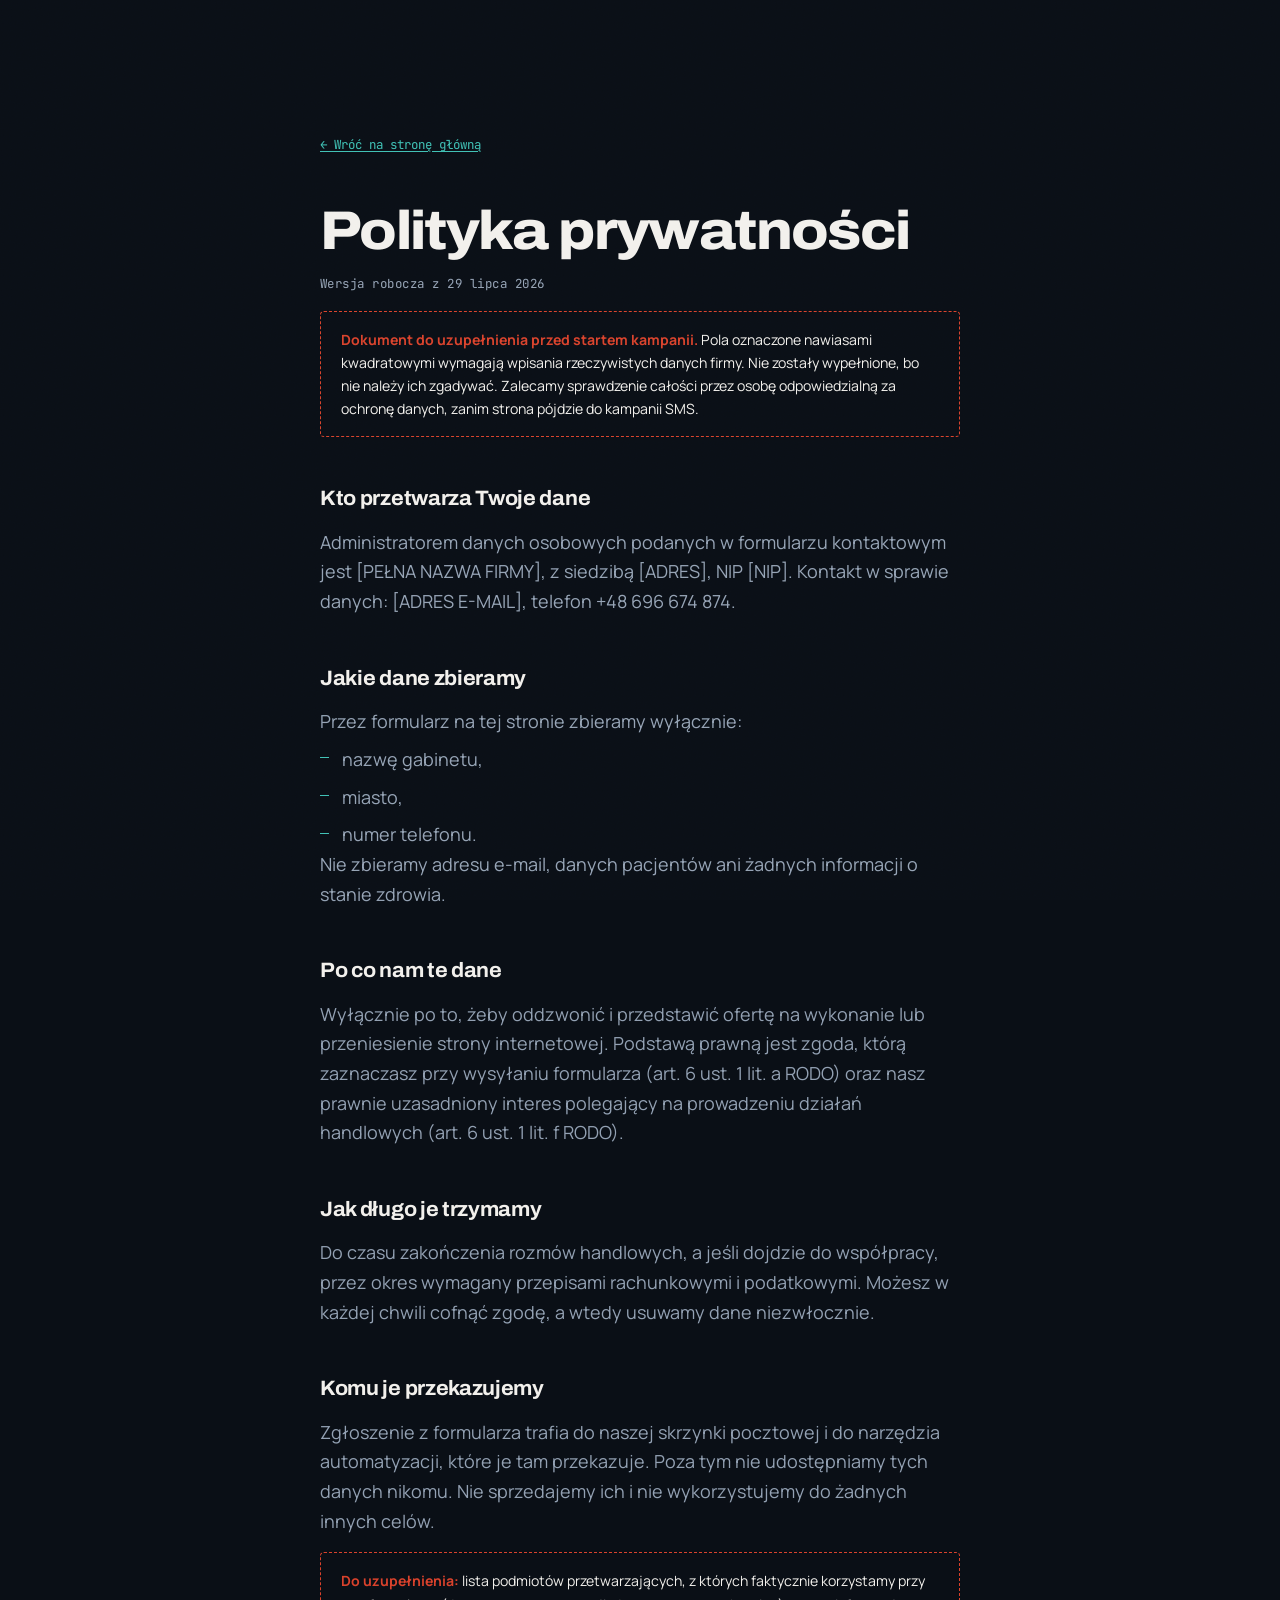
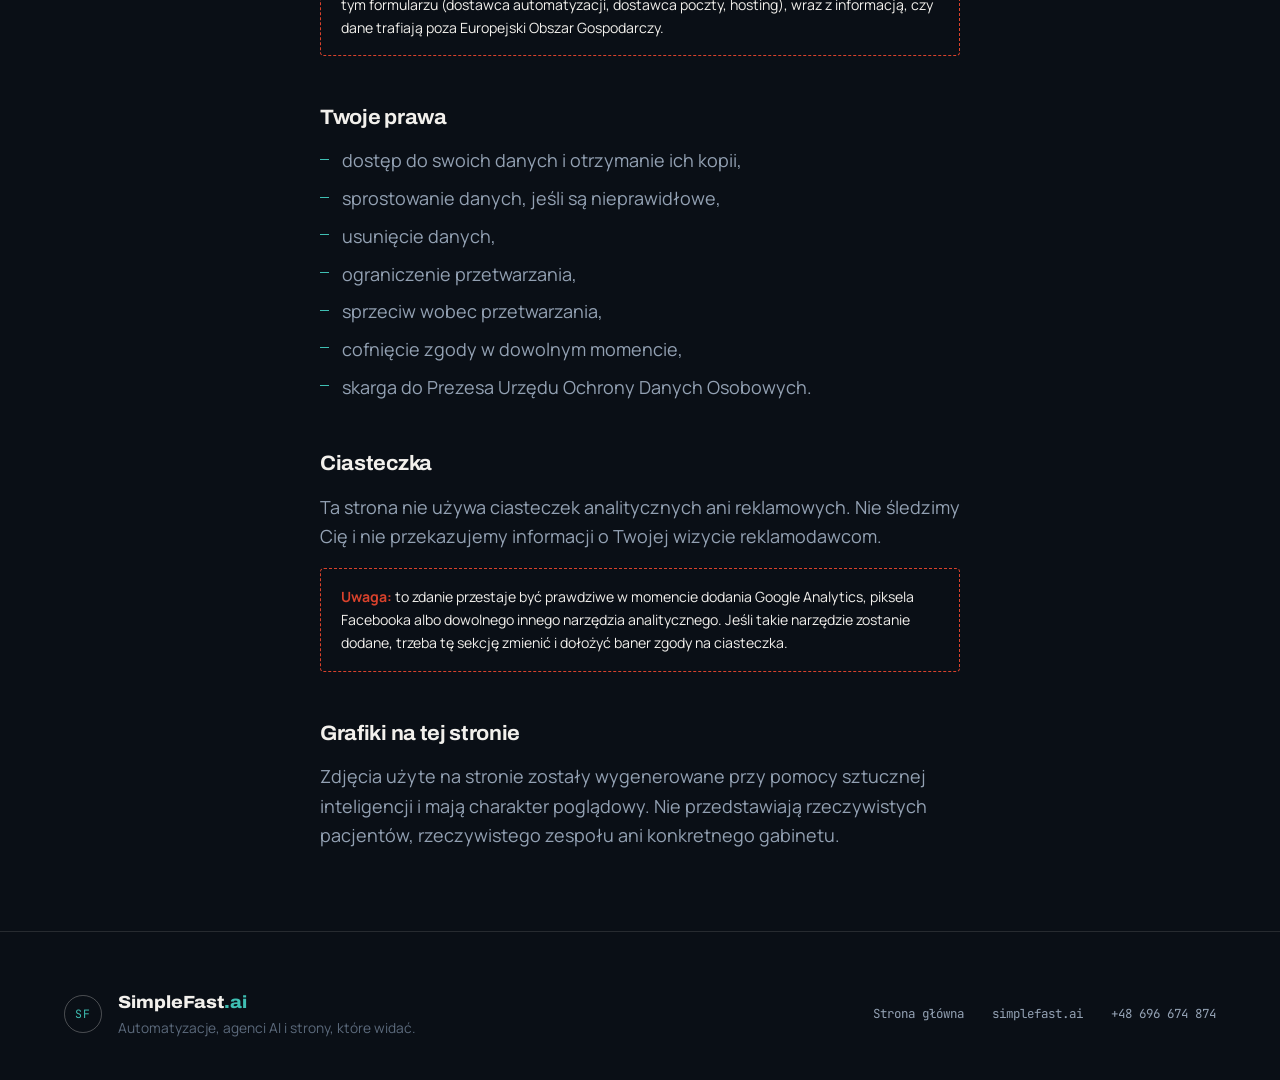
==== polityka-prywatnosci.html @ 6afccde8 "Pierwsza dzialajaca wersja landing page Dziewiec sekcji, ciemny motyw kinowy, animacje wejscia stero" ====
<!DOCTYPE html>
<html lang="pl">
<head>
<meta charset="utf-8">
<meta name="viewport" content="width=device-width, initial-scale=1">
<title>Polityka prywatności | Strony dla gabinetów fizjoterapii</title>
<meta name="description" content="Informacja o przetwarzaniu danych osobowych przekazanych przez formularz kontaktowy.">
<meta name="robots" content="noindex, follow">
<meta name="theme-color" content="#0B1018">

<link rel="preconnect" href="https://fonts.googleapis.com">
<link rel="preconnect" href="https://fonts.gstatic.com" crossorigin>
<link href="https://fonts.googleapis.com/css2?family=Archivo:wdth,wght@62..125,100..900&family=Manrope:wght@400;500;700&family=JetBrains+Mono:wght@400;500&display=swap" rel="stylesheet">
<link rel="stylesheet" href="assets/css/style.css">
<style>
  .dok { max-width: 48rem; margin-inline: auto; padding: 8rem var(--marg) 5rem; }
  .dok h1 {
    font-family: var(--font-display);
    font-variation-settings: 'wdth' 110, 'wght' 800;
    font-size: clamp(2rem, 6vw, 3.4rem);
    line-height: 1;
    letter-spacing: -.03em;
    margin-bottom: 1rem;
  }
  .dok h2 {
    font-family: var(--font-display);
    font-variation-settings: 'wdth' 104, 'wght' 700;
    font-size: 1.3rem;
    letter-spacing: -.015em;
    margin: 2.75rem 0 .75rem;
  }
  .dok p, .dok li { color: var(--tekst-cichy); }
  .dok ul { display: grid; gap: .5rem; margin-top: .5rem; }
  .dok li { position: relative; padding-left: 1.4rem; }
  .dok li::before { content: ''; position: absolute; left: 0; top: .7em; width: .55rem; height: 1px; background: var(--akcent); }
  .dok a { color: var(--akcent); text-decoration: underline; text-underline-offset: .2em; }
  .dok__data { font-family: var(--font-mono); font-size: .78rem; color: var(--tekst-slaby); letter-spacing: .04em; }
  .dok__powrot { display: inline-flex; align-items: center; gap: .6rem; margin-bottom: 3rem; font-family: var(--font-mono); font-size: .78rem; color: var(--tekst-cichy); }
  .dok__powrot:hover { color: var(--akcent); }
  .doprecyzuj {
    border: 1px dashed var(--alarm);
    border-radius: .25rem;
    padding: 1rem 1.25rem;
    margin: 1rem 0;
    font-size: .88rem;
    color: var(--tekst);
  }
  .doprecyzuj strong { color: var(--alarm); }
</style>
</head>
<body>

<div class="ziarno" aria-hidden="true"></div>

<main class="dok">
  <a class="dok__powrot" href="index.html">&larr; Wróć na stronę główną</a>

  <h1>Polityka prywatności</h1>
  <p class="dok__data">Wersja robocza z 29 lipca 2026</p>

  <div class="doprecyzuj">
    <strong>Dokument do uzupełnienia przed startem kampanii.</strong>
    Pola oznaczone nawiasami kwadratowymi wymagają wpisania rzeczywistych danych firmy.
    Nie zostały wypełnione, bo nie należy ich zgadywać. Zalecamy sprawdzenie całości
    przez osobę odpowiedzialną za ochronę danych, zanim strona pójdzie do kampanii SMS.
  </div>

  <h2>Kto przetwarza Twoje dane</h2>
  <p>
    Administratorem danych osobowych podanych w formularzu kontaktowym jest
    [PEŁNA NAZWA FIRMY], z siedzibą [ADRES], NIP [NIP].
    Kontakt w sprawie danych: [ADRES E-MAIL], telefon +48 696 674 874.
  </p>

  <h2>Jakie dane zbieramy</h2>
  <p>Przez formularz na tej stronie zbieramy wyłącznie:</p>
  <ul>
    <li>nazwę gabinetu,</li>
    <li>miasto,</li>
    <li>numer telefonu.</li>
  </ul>
  <p>
    Nie zbieramy adresu e-mail, danych pacjentów ani żadnych informacji o stanie zdrowia.
  </p>

  <h2>Po co nam te dane</h2>
  <p>
    Wyłącznie po to, żeby oddzwonić i przedstawić ofertę na wykonanie lub przeniesienie
    strony internetowej. Podstawą prawną jest zgoda, którą zaznaczasz przy wysyłaniu
    formularza (art. 6 ust. 1 lit. a RODO) oraz nasz prawnie uzasadniony interes polegający
    na prowadzeniu działań handlowych (art. 6 ust. 1 lit. f RODO).
  </p>

  <h2>Jak długo je trzymamy</h2>
  <p>
    Do czasu zakończenia rozmów handlowych, a jeśli dojdzie do współpracy, przez okres
    wymagany przepisami rachunkowymi i podatkowymi. Możesz w każdej chwili cofnąć zgodę,
    a wtedy usuwamy dane niezwłocznie.
  </p>

  <h2>Komu je przekazujemy</h2>
  <p>
    Zgłoszenie z formularza trafia do naszej skrzynki pocztowej i do narzędzia
    automatyzacji, które je tam przekazuje. Poza tym nie udostępniamy tych danych nikomu.
    Nie sprzedajemy ich i nie wykorzystujemy do żadnych innych celów.
  </p>
  <div class="doprecyzuj">
    <strong>Do uzupełnienia:</strong> lista podmiotów przetwarzających, z których faktycznie
    korzystamy przy tym formularzu (dostawca automatyzacji, dostawca poczty, hosting),
    wraz z informacją, czy dane trafiają poza Europejski Obszar Gospodarczy.
  </div>

  <h2>Twoje prawa</h2>
  <ul>
    <li>dostęp do swoich danych i otrzymanie ich kopii,</li>
    <li>sprostowanie danych, jeśli są nieprawidłowe,</li>
    <li>usunięcie danych,</li>
    <li>ograniczenie przetwarzania,</li>
    <li>sprzeciw wobec przetwarzania,</li>
    <li>cofnięcie zgody w dowolnym momencie,</li>
    <li>skarga do Prezesa Urzędu Ochrony Danych Osobowych.</li>
  </ul>

  <h2>Ciasteczka</h2>
  <p>
    Ta strona nie używa ciasteczek analitycznych ani reklamowych. Nie śledzimy Cię
    i nie przekazujemy informacji o Twojej wizycie reklamodawcom.
  </p>
  <div class="doprecyzuj">
    <strong>Uwaga:</strong> to zdanie przestaje być prawdziwe w momencie dodania Google Analytics,
    piksela Facebooka albo dowolnego innego narzędzia analitycznego. Jeśli takie narzędzie
    zostanie dodane, trzeba tę sekcję zmienić i dołożyć baner zgody na ciasteczka.
  </div>

  <h2>Grafiki na tej stronie</h2>
  <p>
    Zdjęcia użyte na stronie zostały wygenerowane przy pomocy sztucznej inteligencji
    i mają charakter poglądowy. Nie przedstawiają rzeczywistych pacjentów, rzeczywistego
    zespołu ani konkretnego gabinetu.
  </p>
</main>

<footer class="stopka">
  <div class="ramka stopka__ramka">
    <div class="stopka__marka">
      <span class="pasek__logo-znak">SF</span>
      <div>
        <p class="stopka__nazwa">SimpleFast<span class="akcent">.ai</span></p>
        <p class="stopka__haslo">Automatyzacje, agenci AI i strony, które widać.</p>
      </div>
    </div>
    <nav class="stopka__linki" aria-label="Nawigacja w stopce">
      <a href="index.html">Strona główna</a>
      <a href="https://www.simplefast.ai/" target="_blank" rel="noopener">simplefast.ai</a>
      <a href="tel:+48696674874">+48 696 674 874</a>
    </nav>
  </div>
</footer>

</body>
</html>
---- assets/css/style.css ----
/* =========================================================
   Landing page dla gabinetów fizjoterapii
   SimpleFast.ai
   ========================================================= */

:root {
  /* tło */
  --tlo:        #0A0F16;
  --tlo-2:      #111925;
  --tlo-3:      #18222F;
  --tlo-jasne:  #F4F2EE;

  /* tekst */
  --tekst:        #F2F0EC;
  --tekst-cichy:  #93A1B3;
  --tekst-slaby:  #5C6A7C;
  --tekst-ciemny: #10161F;

  /* akcenty wyciągnięte ze zdjęć */
  --akcent:        #3FBFB3;
  --akcent-ciemny: #2E6E77;
  --piasek:        #D8B583;
  --alarm:         #D9422C;
  --granat:        #2A3450;

  --linia:      rgba(242, 240, 236, .12);
  --linia-mocna:rgba(242, 240, 236, .28);

  --font-display: 'Archivo', 'Arial Narrow', sans-serif;
  --font-tekst:   'Manrope', system-ui, sans-serif;
  --font-mono:    'JetBrains Mono', ui-monospace, monospace;

  --tempo:   .45s;
  --krzywa:  cubic-bezier(.22, .68, .32, 1);

  --marg:    clamp(1.25rem, 5vw, 6rem);
  --maks:    84rem;
}

/* ---------- reset ---------- */
*, *::before, *::after { box-sizing: border-box; }
* { margin: 0; }

html {
  -webkit-text-size-adjust: 100%;
  scroll-behavior: smooth;
}

body {
  background: var(--tlo);
  color: var(--tekst);
  font-family: var(--font-tekst);
  font-size: clamp(1rem, .95rem + .25vw, 1.125rem);
  line-height: 1.65;
  -webkit-font-smoothing: antialiased;
  overflow-x: hidden;
}

img { display: block; max-width: 100%; height: auto; }
button, input { font: inherit; color: inherit; }
a { color: inherit; text-decoration: none; }
ul, ol { list-style: none; padding: 0; }

:focus-visible {
  outline: 2px solid var(--akcent);
  outline-offset: 3px;
  border-radius: 2px;
}

.akcent { color: var(--akcent); }

/* ---------- ziarno i loader ---------- */
.ziarno {
  position: fixed;
  inset: 0;
  z-index: 9998;
  pointer-events: none;
  opacity: .32;
  mix-blend-mode: overlay;
  background-image: url("data:image/svg+xml,%3Csvg xmlns='http://www.w3.org/2000/svg' width='140' height='140'%3E%3Cfilter id='n'%3E%3CfeTurbulence type='fractalNoise' baseFrequency='.85' numOctaves='3'/%3E%3C/filter%3E%3Crect width='100%25' height='100%25' filter='url(%23n)' opacity='.5'/%3E%3C/svg%3E");
}

.ladowanie {
  position: fixed;
  inset: 0;
  z-index: 9999;
  display: grid;
  place-content: center;
  gap: .9rem;
  background: var(--tlo);
  transition: opacity .6s var(--krzywa), visibility .6s;
}
.ladowanie.zniknij { opacity: 0; visibility: hidden; }
.ladowanie__slowo {
  font-family: var(--font-mono);
  font-size: .8rem;
  letter-spacing: .42em;
  text-transform: uppercase;
  color: var(--tekst-cichy);
}
.ladowanie__kreska {
  display: block;
  width: 8rem;
  height: 1px;
  background: var(--linia);
  position: relative;
  overflow: hidden;
}
.ladowanie__kreska::after {
  content: '';
  position: absolute;
  inset: 0;
  background: var(--akcent);
  transform: translateX(-100%);
  animation: sunie 1.1s var(--krzywa) infinite;
}
@keyframes sunie { to { transform: translateX(100%); } }

.pomin {
  position: absolute;
  left: -9999px;
  top: 0;
  z-index: 10000;
  padding: .75rem 1.25rem;
  background: var(--akcent);
  color: var(--tekst-ciemny);
  font-weight: 700;
}
.pomin:focus { left: 1rem; top: 1rem; }

/* ---------- pasek górny ---------- */
.pasek {
  position: fixed;
  inset: 0 0 auto 0;
  z-index: 900;
  display: flex;
  align-items: center;
  gap: 2rem;
  padding: 1rem var(--marg);
  transition: background var(--tempo), backdrop-filter var(--tempo), border-color var(--tempo);
  border-bottom: 1px solid transparent;
}
.pasek.przyklejony {
  background: rgba(10, 15, 22, .82);
  backdrop-filter: blur(14px);
  border-bottom-color: var(--linia);
}

.pasek__logo { display: flex; align-items: center; gap: .7rem; margin-right: auto; }
.pasek__logo-znak {
  display: grid;
  place-content: center;
  width: 2.35rem;
  height: 2.35rem;
  border: 1px solid var(--linia-mocna);
  border-radius: 50%;
  font-family: var(--font-mono);
  font-size: .72rem;
  letter-spacing: .04em;
  color: var(--akcent);
  flex: none;
}
.pasek__logo-tekst {
  font-family: var(--font-display);
  font-variation-settings: 'wdth' 108, 'wght' 700;
  font-size: 1.02rem;
  letter-spacing: -.01em;
}

.pasek__nav { display: flex; gap: 2rem; }
.pasek__nav a {
  font-family: var(--font-mono);
  font-size: .78rem;
  letter-spacing: .04em;
  color: var(--tekst-cichy);
  position: relative;
  padding-bottom: .2rem;
  transition: color var(--tempo);
}
.pasek__nav a::after {
  content: '';
  position: absolute;
  left: 0; bottom: 0;
  width: 100%; height: 1px;
  background: var(--akcent);
  transform: scaleX(0);
  transform-origin: right;
  transition: transform var(--tempo) var(--krzywa);
}
.pasek__nav a:hover { color: var(--tekst); }
.pasek__nav a:hover::after { transform: scaleX(1); transform-origin: left; }

.pasek__tel {
  display: flex;
  flex-direction: column;
  align-items: flex-end;
  line-height: 1.2;
  padding: .45rem .95rem;
  border: 1px solid var(--linia-mocna);
  border-radius: 999px;
  transition: border-color var(--tempo), background var(--tempo);
}
.pasek__tel:hover { border-color: var(--akcent); background: rgba(63, 191, 179, .08); }
.pasek__tel-etykieta {
  font-family: var(--font-mono);
  font-size: .62rem;
  letter-spacing: .16em;
  text-transform: uppercase;
  color: var(--tekst-slaby);
}
.pasek__tel-numer { font-weight: 700; font-size: .92rem; }

/* ---------- typografia ---------- */
.etykieta {
  display: inline-flex;
  align-items: center;
  gap: .85rem;
  font-family: var(--font-mono);
  font-size: .72rem;
  letter-spacing: .22em;
  text-transform: uppercase;
  color: var(--tekst-cichy);
  margin-bottom: 1.75rem;
}
.etykieta__nr {
  color: var(--akcent);
  padding-right: .85rem;
  border-right: 1px solid var(--linia-mocna);
}

.tytul-glowny, .tytul {
  font-family: var(--font-display);
  font-weight: 800;
  line-height: .95;
  letter-spacing: -.035em;
  text-wrap: balance;
}
.tytul-glowny {
  font-size: clamp(2.6rem, 8.2vw, 7.4rem);
  font-variation-settings: 'wdth' 112, 'wght' 800;
  margin-bottom: 1.9rem;
}
.tytul {
  font-size: clamp(2rem, 5.4vw, 4.4rem);
  font-variation-settings: 'wdth' 108, 'wght' 800;
  margin-bottom: 1.6rem;
}
.tytul--srodek { text-align: center; }

.linia { display: block; }
.linia--akcent { color: var(--akcent); }
.linia--ostrzezenie { color: var(--alarm); }

.lead {
  font-size: clamp(1.05rem, .98rem + .5vw, 1.35rem);
  color: var(--tekst-cichy);
  max-width: 46ch;
  margin-bottom: 2.25rem;
}
.lead--srodek { margin-inline: auto; text-align: center; max-width: 56ch; }
.lead strong, .mikro strong { color: var(--tekst); font-weight: 700; }

.mikro {
  font-family: var(--font-mono);
  font-size: .8rem;
  color: var(--tekst-slaby);
  letter-spacing: .02em;
}

/* ---------- przyciski ---------- */
.przyciski { display: flex; flex-wrap: wrap; gap: .85rem; margin-bottom: 1.5rem; }

.btn {
  display: inline-flex;
  align-items: center;
  justify-content: center;
  gap: .7rem;
  padding: 1rem 1.75rem;
  border-radius: 999px;
  border: 1px solid transparent;
  font-weight: 700;
  font-size: .95rem;
  cursor: pointer;
  position: relative;
  overflow: hidden;
  transition: transform var(--tempo) var(--krzywa), background var(--tempo), border-color var(--tempo), color var(--tempo);
}
.btn svg { width: 1.1em; height: 1.1em; fill: none; stroke: currentColor; stroke-width: 2; stroke-linecap: round; stroke-linejoin: round; flex: none; }
.btn--pelny { background: var(--akcent); color: var(--tekst-ciemny); }
.btn--pelny:hover { background: #55D6C9; transform: translateY(-2px); }
.btn--obrys { border-color: var(--linia-mocna); color: var(--tekst); }
.btn--obrys:hover { border-color: var(--akcent); color: var(--akcent); transform: translateY(-2px); }
.btn--szeroki { width: 100%; }
.btn[disabled] { opacity: .55; cursor: wait; transform: none; }

.btn__kolko {
  width: 1rem; height: 1rem;
  border: 2px solid rgba(16, 22, 31, .3);
  border-top-color: var(--tekst-ciemny);
  border-radius: 50%;
  display: none;
  animation: obrot .7s linear infinite;
}
.btn.pracuje .btn__kolko { display: block; }
@keyframes obrot { to { transform: rotate(360deg); } }

/* ---------- sekcje pełnoekranowe ---------- */
.ekran {
  position: relative;
  min-height: 100svh;
  display: flex;
  align-items: center;
  padding: 8rem var(--marg) 5rem;
  overflow: hidden;
}
.ekran__tlo { position: absolute; inset: 0; z-index: 0; }
.ekran__foto {
  width: 100%; height: 100%;
  object-fit: cover;
  will-change: transform;
}
.ekran__foto--ciemniej { opacity: .5; }

.ekran__zasnucie {
  position: absolute;
  inset: 0;
  background:
    linear-gradient(to right, rgba(10,15,22,.96) 0%, rgba(10,15,22,.82) 42%, rgba(10,15,22,.42) 100%),
    linear-gradient(to top, rgba(10,15,22,.98) 0%, rgba(10,15,22,0) 45%);
}
.ekran__zasnucie--czerwone {
  background:
    linear-gradient(to right, rgba(10,15,22,.97) 0%, rgba(10,15,22,.86) 48%, rgba(42,52,80,.5) 100%),
    linear-gradient(to top, rgba(10,15,22,.98) 0%, rgba(217,66,44,.12) 60%, rgba(10,15,22,0) 100%);
}
.ekran__zasnucie--mocne {
  background:
    linear-gradient(to right, rgba(10,15,22,.97) 0%, rgba(10,15,22,.9) 55%, rgba(10,15,22,.6) 100%),
    linear-gradient(to top, rgba(10,15,22,.95) 0%, rgba(10,15,22,.3) 100%);
}

.ekran__tresc {
  position: relative;
  z-index: 1;
  width: 100%;
  max-width: var(--maks);
  margin-inline: auto;
}
.hero__tresc { max-width: 62rem; }

.wskaznik {
  position: absolute;
  left: var(--marg);
  bottom: 2rem;
  z-index: 1;
  display: flex;
  align-items: center;
  gap: .85rem;
  font-family: var(--font-mono);
  font-size: .68rem;
  letter-spacing: .24em;
  text-transform: uppercase;
  color: var(--tekst-slaby);
}
.wskaznik__linia {
  width: 4.5rem; height: 1px;
  background: var(--linia-mocna);
  position: relative; overflow: hidden;
}
.wskaznik__linia::after {
  content: '';
  position: absolute; inset: 0;
  background: var(--akcent);
  transform: translateX(-100%);
  animation: sunie 2.4s var(--krzywa) infinite;
}

/* ---------- sekcje zwykłe ---------- */
.blok { position: relative; padding: clamp(5rem, 12vw, 9rem) var(--marg); }
.ramka { position: relative; z-index: 1; max-width: var(--maks); margin-inline: auto; }
.ramka--waska { max-width: 54rem; }
.ramka--dwie {
  display: grid;
  gap: clamp(2.5rem, 6vw, 5rem);
  grid-template-columns: 1fr;
  align-items: center;
}
@media (min-width: 62rem) {
  .ramka--dwie { grid-template-columns: 1fr 1fr; }
}

/* ---------- 02 bolączki ---------- */
.bolaczki {
  display: grid;
  gap: 1px;
  background: var(--linia);
  border-top: 1px solid var(--linia);
  border-bottom: 1px solid var(--linia);
  margin-top: 3rem;
}
@media (min-width: 52rem) { .bolaczki { grid-template-columns: repeat(3, 1fr); } }

.bolaczka {
  background: var(--tlo);
  padding: 2rem 1.75rem 2.25rem;
  transition: background var(--tempo);
}
.bolaczka:hover { background: var(--tlo-2); }
.bolaczka__nr {
  font-family: var(--font-mono);
  font-size: .7rem;
  color: var(--alarm);
  letter-spacing: .2em;
}
.bolaczka h3 {
  font-family: var(--font-display);
  font-variation-settings: 'wdth' 104, 'wght' 700;
  font-size: 1.28rem;
  line-height: 1.15;
  margin: .85rem 0 .6rem;
  letter-spacing: -.015em;
}
.bolaczka p { color: var(--tekst-cichy); font-size: .96rem; }

/* ---------- 03 warstwy ---------- */
.blok--warstwy { background: var(--tlo-2); }
.warstwy {
  display: grid;
  gap: 1.5rem;
  margin-top: 4rem;
  grid-template-columns: repeat(auto-fit, minmax(15rem, 1fr));
}
.warstwa {
  border: 1px solid var(--linia);
  border-radius: .25rem;
  overflow: hidden;
  background: var(--tlo);
  display: flex;
  flex-direction: column;
  transition: border-color var(--tempo), transform var(--tempo) var(--krzywa);
}
.warstwa:hover { border-color: var(--akcent-ciemny); transform: translateY(-4px); }
.warstwa__foto { aspect-ratio: 4 / 5; overflow: hidden; background: var(--tlo-3); }
.warstwa__foto img {
  width: 100%; height: 100%;
  object-fit: cover;
  filter: saturate(.8) contrast(1.05);
  transition: transform .8s var(--krzywa), filter var(--tempo);
}
.warstwa:hover .warstwa__foto img { transform: scale(1.05); filter: saturate(1) contrast(1.05); }
.warstwa__nr {
  font-family: var(--font-mono);
  font-size: .66rem;
  letter-spacing: .2em;
  text-transform: uppercase;
  color: var(--akcent);
  padding: 1.4rem 1.4rem 0;
}
.warstwa h3 {
  font-family: var(--font-display);
  font-variation-settings: 'wdth' 104, 'wght' 700;
  font-size: 1.2rem;
  letter-spacing: -.015em;
  padding: .5rem 1.4rem .55rem;
}
.warstwa p { color: var(--tekst-cichy); font-size: .92rem; padding: 0 1.4rem 1.6rem; }

/* ---------- 04 konkrety ---------- */
.konkrety { display: grid; gap: 1px; background: var(--linia); margin-top: 2.5rem; max-width: 56rem; }
.konkret {
  background: rgba(10, 15, 22, .72);
  backdrop-filter: blur(6px);
  display: flex;
  gap: 1.5rem;
  padding: 1.75rem;
  transition: background var(--tempo);
}
.konkret:hover { background: rgba(24, 34, 47, .88); }
.konkret__nr {
  font-family: var(--font-mono);
  font-size: .78rem;
  color: var(--akcent);
  padding-top: .3rem;
  flex: none;
}
.konkret h3 {
  font-family: var(--font-display);
  font-variation-settings: 'wdth' 104, 'wght' 700;
  font-size: 1.35rem;
  letter-spacing: -.02em;
  margin-bottom: .45rem;
}
.konkret p { color: var(--tekst-cichy); font-size: .96rem; }

/* ---------- 05 efekt ---------- */
.ptaszki { display: grid; gap: .85rem; margin-top: .5rem; }
.ptaszki li {
  position: relative;
  padding-left: 2rem;
  color: var(--tekst-cichy);
}
.ptaszki li::before {
  content: '';
  position: absolute;
  left: 0; top: .55em;
  width: .9rem; height: .45rem;
  border-left: 2px solid var(--akcent);
  border-bottom: 2px solid var(--akcent);
  transform: rotate(-45deg);
}

.efekt__zdjecia { position: relative; }
.efekt__foto { overflow: hidden; border-radius: .25rem; border: 1px solid var(--linia); }
.efekt__foto img { width: 100%; height: 100%; object-fit: cover; }
.efekt__foto--duze { aspect-ratio: 4 / 5; }
.efekt__foto--male {
  aspect-ratio: 1;
  width: 46%;
  position: absolute;
  right: -1rem;
  bottom: -2.5rem;
  border: 4px solid var(--tlo);
  box-shadow: 0 1.5rem 3rem rgba(0, 0, 0, .5);
}
@media (max-width: 40rem) {
  .efekt__foto--male { position: static; width: 100%; margin-top: 1rem; border-width: 1px; }
}

/* ---------- 06 opinie ---------- */
.blok--opinie { background: var(--tlo-2); }
.opinie {
  display: grid;
  gap: 1.5rem;
  margin-top: 3rem;
  grid-template-columns: repeat(auto-fit, minmax(17rem, 1fr));
}
.opinia {
  border: 1px solid var(--linia);
  border-radius: .25rem;
  padding: 2rem 1.75rem;
  background: var(--tlo);
  display: flex;
  flex-direction: column;
  gap: 1.5rem;
  position: relative;
}
.opinia::before {
  content: '\201E';
  position: absolute;
  top: .6rem; left: 1.4rem;
  font-family: var(--font-display);
  font-size: 4rem;
  line-height: 1;
  color: var(--akcent-ciemny);
  opacity: .5;
}
.opinia blockquote { margin-top: 1.75rem; flex: 1; }
.opinia blockquote p { font-size: 1.02rem; }

[data-do-uzupelnienia] p {
  color: var(--tekst-slaby);
  font-style: italic;
  border: 1px dashed var(--linia-mocna);
  border-radius: .2rem;
  padding: .85rem 1rem;
  font-size: .9rem;
}

.opinia figcaption { display: flex; flex-direction: column; gap: .15rem; }
.opinia__osoba { font-weight: 700; }
.opinia__rola { font-family: var(--font-mono); font-size: .74rem; color: var(--tekst-slaby); letter-spacing: .02em; }
.opinie__nota { margin-top: 2.5rem; color: var(--tekst-cichy); max-width: 52ch; }

/* ---------- 07 cennik ---------- */
.blok--cena { overflow: hidden; }
.cena__tlo { position: absolute; inset: 0; z-index: 0; }
.cena__tlo img { width: 100%; height: 100%; object-fit: cover; opacity: .1; filter: grayscale(.5); }
.blok--cena::after {
  content: '';
  position: absolute; inset: 0; z-index: 0;
  background: linear-gradient(to bottom, var(--tlo) 0%, rgba(10,15,22,.7) 35%, var(--tlo) 100%);
}

.karty {
  display: grid;
  gap: 1.5rem;
  margin-top: 3rem;
  grid-template-columns: repeat(auto-fit, minmax(16rem, 1fr));
  align-items: start;
}
.karta {
  border: 1px solid var(--linia);
  border-radius: .35rem;
  padding: 2rem 1.75rem 2.25rem;
  background: var(--tlo-2);
  position: relative;
  transition: border-color var(--tempo), transform var(--tempo) var(--krzywa);
}
.karta:hover { border-color: var(--akcent-ciemny); transform: translateY(-4px); }
.karta--wyroznik {
  border-color: var(--akcent);
  background: linear-gradient(180deg, rgba(63,191,179,.09), var(--tlo-2) 45%);
}
.karta__wstazka {
  position: absolute;
  top: -.7rem; left: 1.75rem;
  background: var(--akcent);
  color: var(--tekst-ciemny);
  font-family: var(--font-mono);
  font-size: .64rem;
  letter-spacing: .12em;
  text-transform: uppercase;
  padding: .3rem .7rem;
  border-radius: 999px;
  font-weight: 500;
}
.karta__etykieta {
  font-family: var(--font-mono);
  font-size: .72rem;
  letter-spacing: .2em;
  text-transform: uppercase;
  color: var(--tekst-cichy);
}
.karta__cena {
  font-family: var(--font-display);
  font-variation-settings: 'wdth' 110, 'wght' 800;
  font-size: clamp(2.6rem, 6vw, 3.6rem);
  line-height: 1;
  letter-spacing: -.04em;
  margin: .85rem 0 1rem;
  display: flex;
  align-items: baseline;
  gap: .4rem;
  flex-wrap: wrap;
}
.karta__od, .karta__waluta {
  font-family: var(--font-tekst);
  font-size: .95rem;
  font-weight: 500;
  letter-spacing: 0;
  color: var(--tekst-cichy);
}
.karta__opis { color: var(--tekst-cichy); font-size: .95rem; margin-bottom: 1.4rem; }
.karta ul { display: grid; gap: .55rem; border-top: 1px solid var(--linia); padding-top: 1.4rem; }
.karta li {
  position: relative;
  padding-left: 1.4rem;
  font-size: .92rem;
  color: var(--tekst-cichy);
}
.karta li::before {
  content: '';
  position: absolute;
  left: 0; top: .62em;
  width: .5rem; height: 1px;
  background: var(--akcent);
}
.karty__nota { margin-top: 2rem; font-family: var(--font-mono); font-size: .8rem; color: var(--tekst-slaby); }

/* ---------- 08 FAQ ---------- */
.blok--faq { background: var(--tlo-2); }
.faq { margin-top: 2.5rem; border-top: 1px solid var(--linia); }
.faq__pozycja { border-bottom: 1px solid var(--linia); }
.faq__pozycja summary {
  display: flex;
  align-items: center;
  justify-content: space-between;
  gap: 1.5rem;
  padding: 1.4rem 0;
  cursor: pointer;
  list-style: none;
  font-family: var(--font-display);
  font-variation-settings: 'wdth' 104, 'wght' 700;
  font-size: clamp(1.05rem, 2.2vw, 1.35rem);
  letter-spacing: -.015em;
  transition: color var(--tempo);
}
.faq__pozycja summary::-webkit-details-marker { display: none; }
.faq__pozycja summary:hover { color: var(--akcent); }
.faq__pozycja summary i {
  position: relative;
  width: 1rem; height: 1rem;
  flex: none;
}
.faq__pozycja summary i::before,
.faq__pozycja summary i::after {
  content: '';
  position: absolute;
  background: var(--akcent);
  transition: transform var(--tempo) var(--krzywa);
}
.faq__pozycja summary i::before { top: 50%; left: 0; width: 100%; height: 1.5px; transform: translateY(-50%); }
.faq__pozycja summary i::after { left: 50%; top: 0; height: 100%; width: 1.5px; transform: translateX(-50%); }
.faq__pozycja[open] summary i::after { transform: translateX(-50%) rotate(90deg); }
.faq__odpowiedz { padding-bottom: 1.6rem; }
.faq__odpowiedz p { color: var(--tekst-cichy); max-width: 62ch; }
.faq__odpowiedz a { color: var(--akcent); text-decoration: underline; text-underline-offset: .2em; }

/* ---------- 09 kontakt ---------- */
.kontakt__ramka { align-items: start; }
.tel-duzy {
  display: inline-flex;
  flex-direction: column;
  gap: .2rem;
  padding: 1.1rem 1.6rem;
  border: 1px solid var(--linia-mocna);
  border-radius: .3rem;
  transition: border-color var(--tempo), background var(--tempo);
}
.tel-duzy:hover { border-color: var(--akcent); background: rgba(63,191,179,.07); }
.tel-duzy__etykieta { font-family: var(--font-mono); font-size: .7rem; letter-spacing: .12em; text-transform: uppercase; color: var(--tekst-slaby); }
.tel-duzy__numer {
  font-family: var(--font-display);
  font-variation-settings: 'wdth' 108, 'wght' 800;
  font-size: clamp(1.5rem, 4vw, 2.1rem);
  letter-spacing: -.02em;
}

.formularz {
  background: rgba(17, 25, 37, .9);
  backdrop-filter: blur(12px);
  border: 1px solid var(--linia);
  border-radius: .4rem;
  padding: clamp(1.5rem, 4vw, 2.5rem);
  display: grid;
  gap: 1.15rem;
}
.pole { display: grid; gap: .45rem; }
.pole label {
  font-family: var(--font-mono);
  font-size: .72rem;
  letter-spacing: .14em;
  text-transform: uppercase;
  color: var(--tekst-cichy);
}
.pole input {
  background: var(--tlo);
  border: 1px solid var(--linia);
  border-radius: .25rem;
  padding: .9rem 1rem;
  transition: border-color var(--tempo), background var(--tempo);
}
.pole input::placeholder { color: var(--tekst-slaby); }
.pole input:focus { border-color: var(--akcent); outline: none; background: var(--tlo-3); }
.pole input[aria-invalid="true"] { border-color: var(--alarm); }

.blad { color: var(--alarm); font-size: .8rem; min-height: 0; }
.blad:empty { display: none; }

/* pułapka na boty — niewidoczna dla ludzi, widoczna dla automatów */
.pulapka {
  position: absolute;
  left: -9999px;
  width: 1px;
  height: 1px;
  overflow: hidden;
}

.zgoda { display: flex; gap: .85rem; align-items: flex-start; cursor: pointer; }
.zgoda input { position: absolute; opacity: 0; width: 0; height: 0; }
.zgoda__ptaszek {
  flex: none;
  width: 1.25rem; height: 1.25rem;
  border: 1px solid var(--linia-mocna);
  border-radius: .2rem;
  margin-top: .15rem;
  position: relative;
  transition: background var(--tempo), border-color var(--tempo);
}
.zgoda__ptaszek::after {
  content: '';
  position: absolute;
  left: .35rem; top: .12rem;
  width: .35rem; height: .68rem;
  border-right: 2px solid var(--tekst-ciemny);
  border-bottom: 2px solid var(--tekst-ciemny);
  transform: rotate(45deg) scale(0);
  transition: transform var(--tempo) var(--krzywa);
}
.zgoda input:checked + .zgoda__ptaszek { background: var(--akcent); border-color: var(--akcent); }
.zgoda input:checked + .zgoda__ptaszek::after { transform: rotate(45deg) scale(1); }
.zgoda input:focus-visible + .zgoda__ptaszek { outline: 2px solid var(--akcent); outline-offset: 3px; }
.zgoda__tekst { font-size: .84rem; color: var(--tekst-cichy); line-height: 1.5; }
.zgoda__tekst a { color: var(--akcent); text-decoration: underline; text-underline-offset: .2em; }

.formularz__status { font-size: .9rem; }
.formularz__status.ok { color: var(--akcent); }
.formularz__status.zle { color: var(--alarm); }
.formularz__status:empty { display: none; }
.formularz__mikro { font-family: var(--font-mono); font-size: .72rem; color: var(--tekst-slaby); text-align: center; }

/* ---------- stopka ---------- */
.stopka { border-top: 1px solid var(--linia); padding: 3.5rem var(--marg) 2.5rem; background: var(--tlo); }
.stopka__ramka {
  display: flex;
  flex-wrap: wrap;
  gap: 2rem;
  align-items: center;
  justify-content: space-between;
}
.stopka__marka { display: flex; align-items: center; gap: 1rem; }
.stopka__nazwa { font-family: var(--font-display); font-variation-settings: 'wdth' 108, 'wght' 800; font-size: 1.1rem; }
.stopka__haslo { font-size: .86rem; color: var(--tekst-slaby); }
.stopka__linki { display: flex; flex-wrap: wrap; gap: 1.75rem; font-family: var(--font-mono); font-size: .78rem; color: var(--tekst-cichy); }
.stopka__linki a:hover { color: var(--akcent); }
.stopka__nota {
  max-width: var(--maks);
  margin: 2.5rem auto 0;
  padding-top: 1.5rem;
  border-top: 1px solid var(--linia);
  font-size: .74rem;
  color: var(--tekst-slaby);
  line-height: 1.6;
}

/* ---------- animacje wejścia ---------- */
.js .anim { opacity: 0; }

/* ---------- responsywność ---------- */
@media (max-width: 61.9375rem) {
  .pasek__nav { display: none; }
}
@media (max-width: 40rem) {
  .pasek { padding: .75rem 1.25rem; }
  .pasek__logo-tekst { display: none; }
  .ekran { padding-top: 6.5rem; }
  .konkret { flex-direction: column; gap: .6rem; }
  .wskaznik { display: none; }
}

/* ---------- mniej ruchu ---------- */
@media (prefers-reduced-motion: reduce) {
  html { scroll-behavior: auto; }
  *, *::before, *::after {
    animation-duration: .01ms !important;
    animation-iteration-count: 1 !important;
    transition-duration: .01ms !important;
  }
  .js .anim { opacity: 1 !important; transform: none !important; }
}
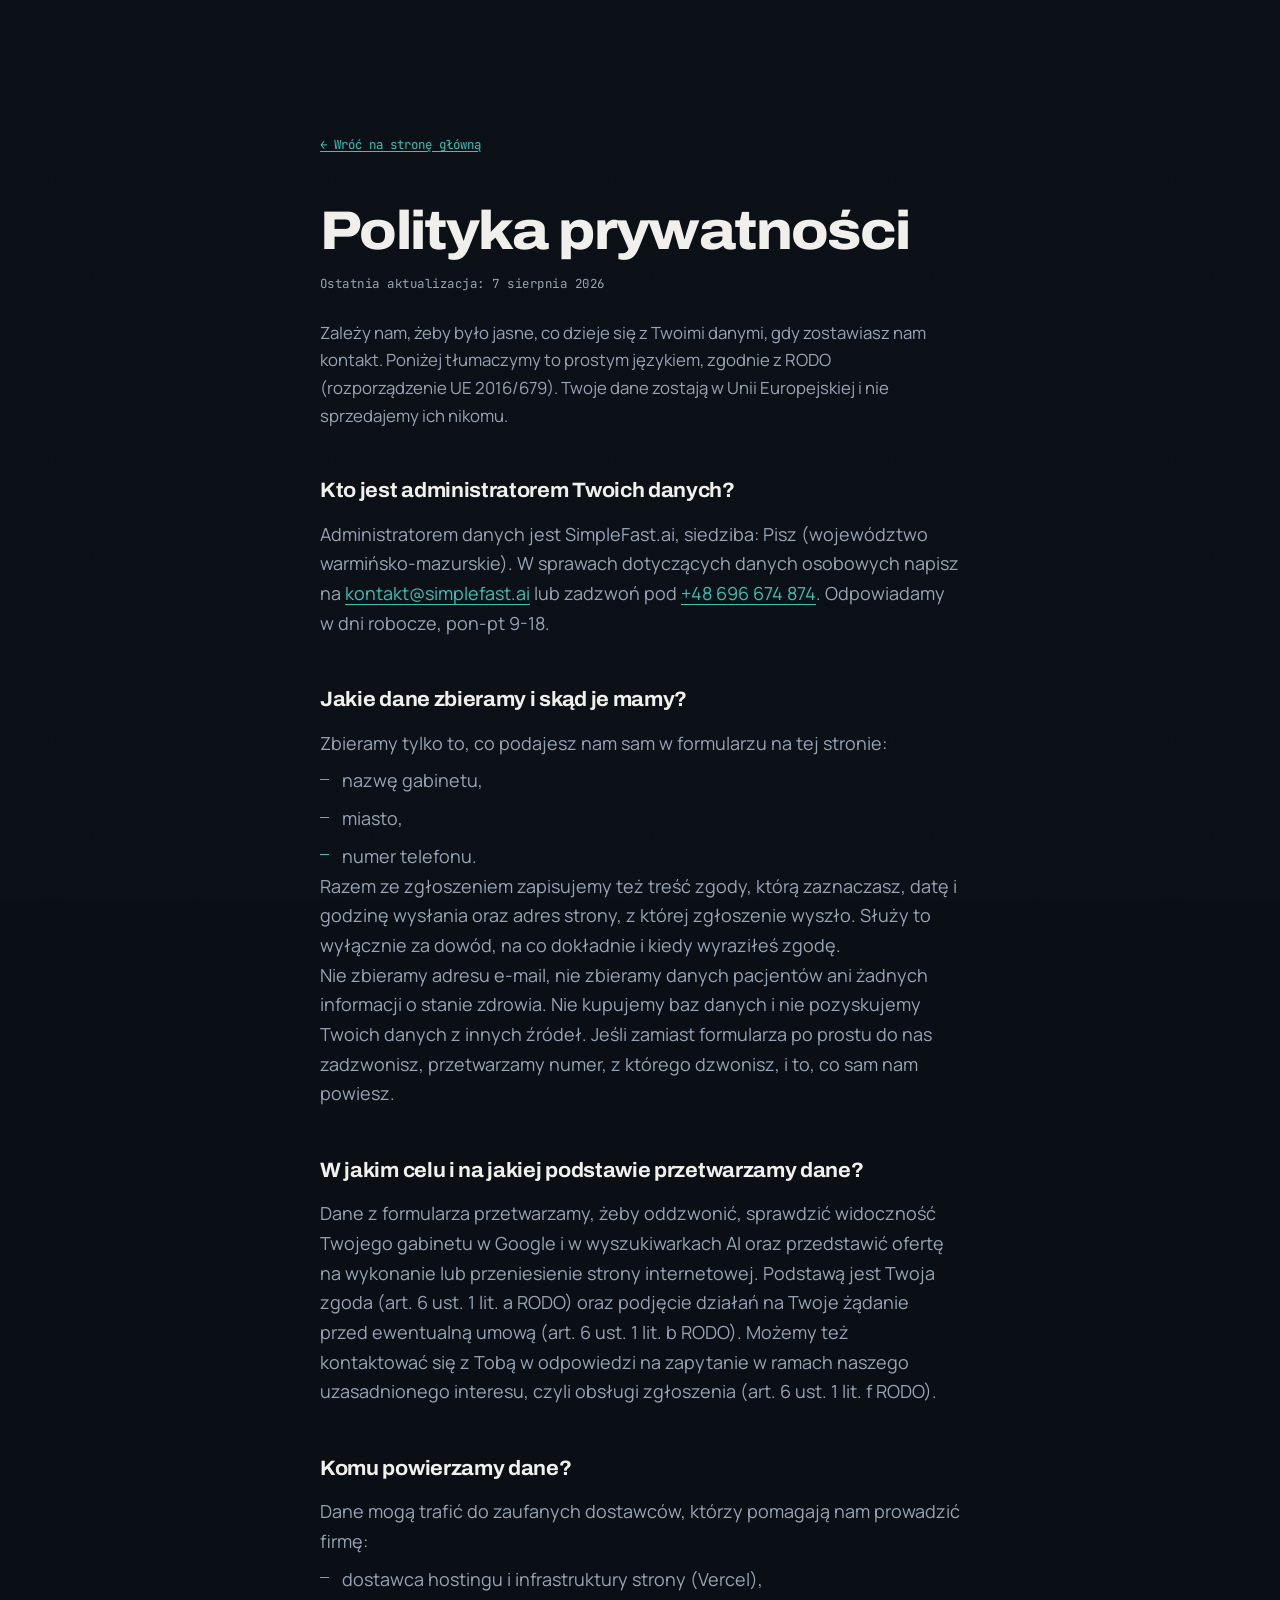
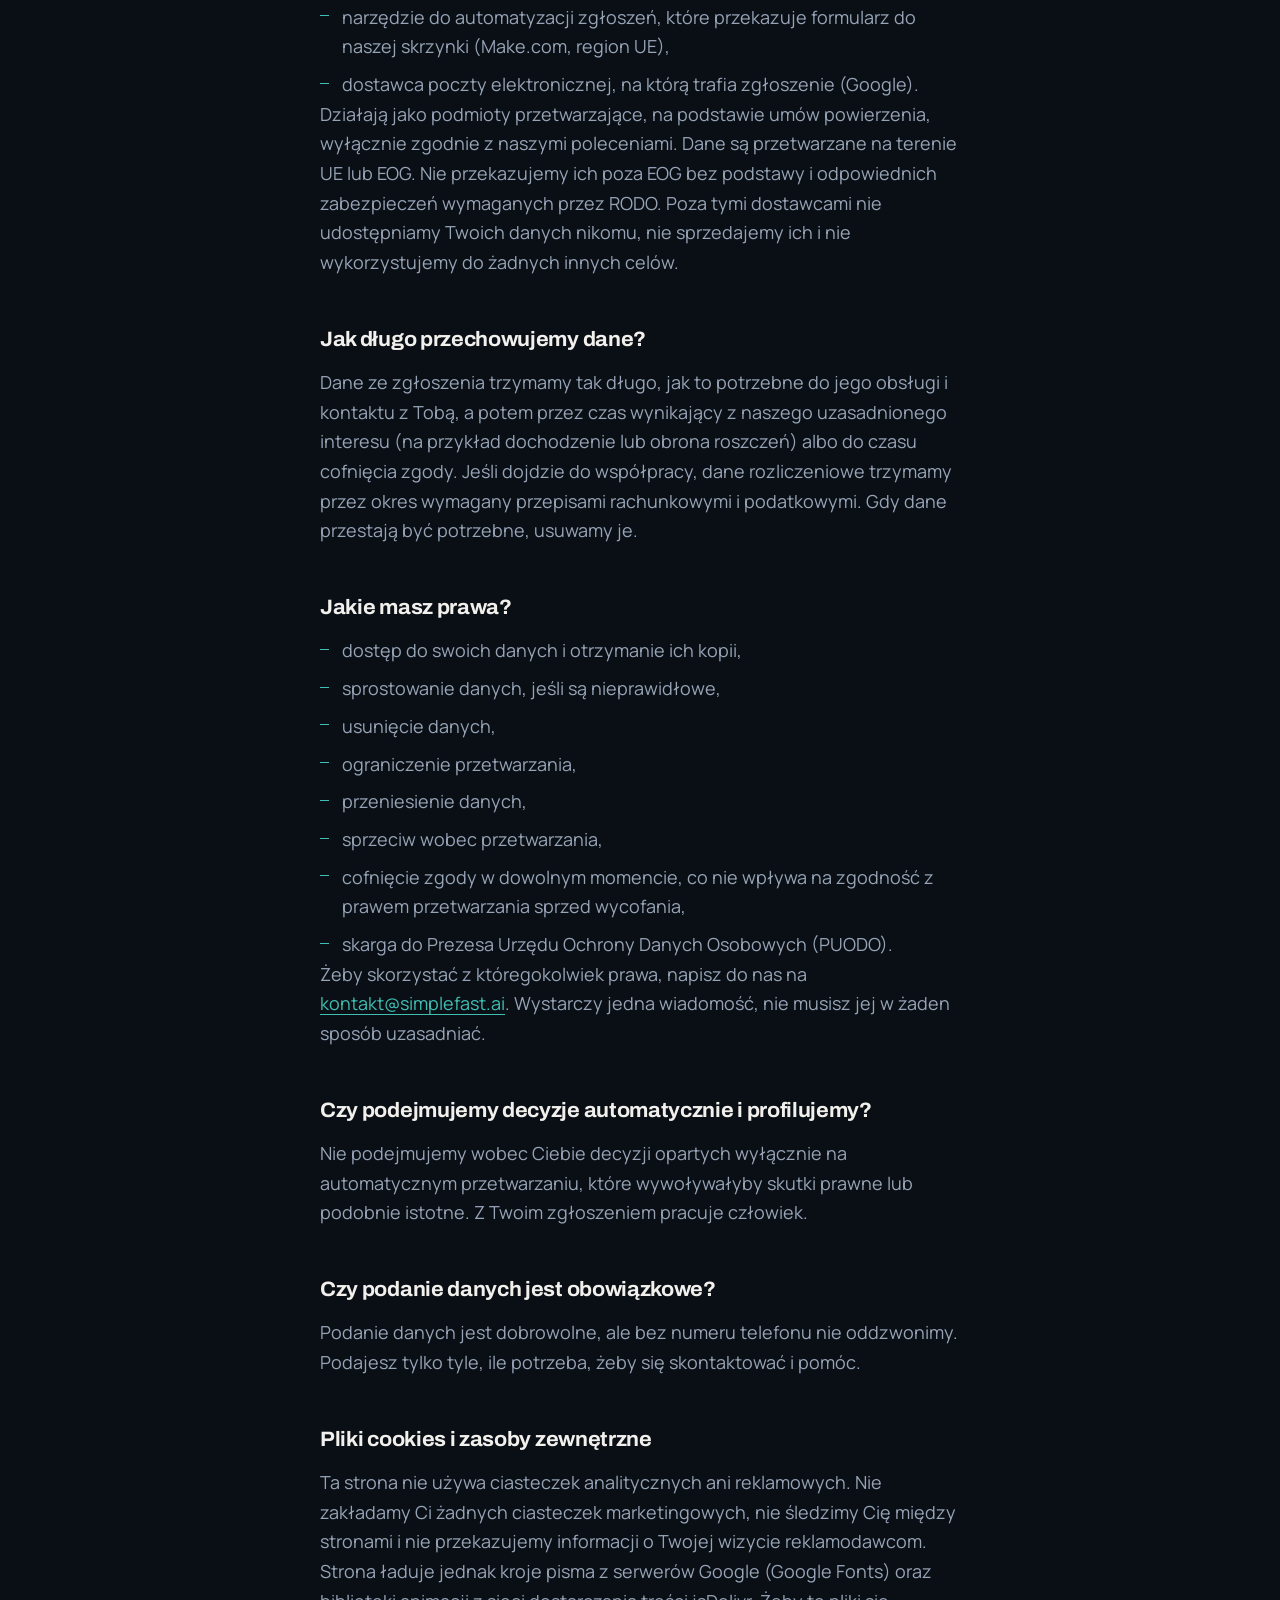
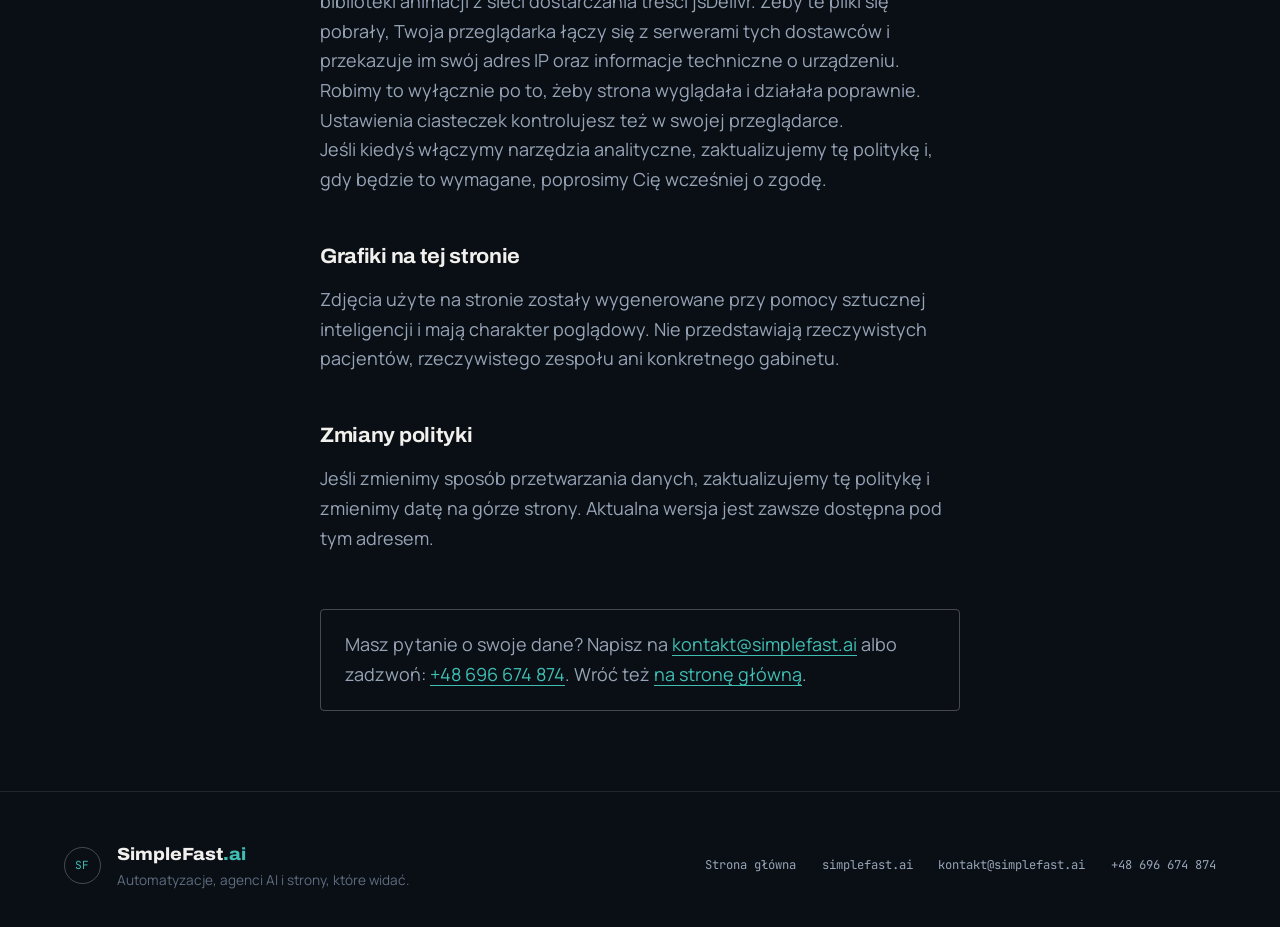
==== commit e4aebe86: "Webhook Make wpiety + polityka prywatnosci przepisana z SimpleFast.ai - WEBHOOK_MAKE ustawiony, test" ====
--- a/polityka-prywatnosci.html
+++ b/polityka-prywatnosci.html
@@ -3,8 +3,8 @@
 <head>
 <meta charset="utf-8">
 <meta name="viewport" content="width=device-width, initial-scale=1">
-<title>Polityka prywatności | Strony dla gabinetów fizjoterapii</title>
-<meta name="description" content="Informacja o przetwarzaniu danych osobowych przekazanych przez formularz kontaktowy.">
+<title>Polityka prywatności | Strony dla gabinetów fizjoterapii | SimpleFast.ai</title>
+<meta name="description" content="Co dzieje się z danymi, które zostawiasz w formularzu na tej stronie. Administrator, cel, podstawa prawna, odbiorcy, okres przechowywania i Twoje prawa.">
 <meta name="robots" content="noindex, follow">
 <meta name="theme-color" content="#0B1018">
 
@@ -35,17 +35,16 @@
   .dok li::before { content: ''; position: absolute; left: 0; top: .7em; width: .55rem; height: 1px; background: var(--akcent); }
   .dok a { color: var(--akcent); text-decoration: underline; text-underline-offset: .2em; }
   .dok__data { font-family: var(--font-mono); font-size: .78rem; color: var(--tekst-slaby); letter-spacing: .04em; }
+  .dok__wstep { color: var(--tekst); font-size: 1.05rem; margin-top: 1.5rem; }
   .dok__powrot { display: inline-flex; align-items: center; gap: .6rem; margin-bottom: 3rem; font-family: var(--font-mono); font-size: .78rem; color: var(--tekst-cichy); }
   .dok__powrot:hover { color: var(--akcent); }
-  .doprecyzuj {
-    border: 1px dashed var(--alarm);
+  .dok__kontakt {
+    border: 1px solid var(--linia-mocna);
     border-radius: .25rem;
-    padding: 1rem 1.25rem;
-    margin: 1rem 0;
-    font-size: .88rem;
-    color: var(--tekst);
+    padding: 1.25rem 1.5rem;
+    margin-top: 3.5rem;
   }
-  .doprecyzuj strong { color: var(--alarm); }
+  .dok__kontakt p { margin: 0; }
 </style>
 </head>
 <body>
@@ -56,81 +55,126 @@
   <a class="dok__powrot" href="index.html">&larr; Wróć na stronę główną</a>
 
   <h1>Polityka prywatności</h1>
-  <p class="dok__data">Wersja robocza z 29 lipca 2026</p>
-
-  <div class="doprecyzuj">
-    <strong>Dokument do uzupełnienia przed startem kampanii.</strong>
-    Pola oznaczone nawiasami kwadratowymi wymagają wpisania rzeczywistych danych firmy.
-    Nie zostały wypełnione, bo nie należy ich zgadywać. Zalecamy sprawdzenie całości
-    przez osobę odpowiedzialną za ochronę danych, zanim strona pójdzie do kampanii SMS.
-  </div>
-
-  <h2>Kto przetwarza Twoje dane</h2>
-  <p>
-    Administratorem danych osobowych podanych w formularzu kontaktowym jest
-    [PEŁNA NAZWA FIRMY], z siedzibą [ADRES], NIP [NIP].
-    Kontakt w sprawie danych: [ADRES E-MAIL], telefon +48 696 674 874.
-  </p>
-
-  <h2>Jakie dane zbieramy</h2>
-  <p>Przez formularz na tej stronie zbieramy wyłącznie:</p>
+  <p class="dok__data">Ostatnia aktualizacja: 7 sierpnia 2026</p>
+
+  <p class="dok__wstep">
+    Zależy nam, żeby było jasne, co dzieje się z Twoimi danymi, gdy zostawiasz nam kontakt.
+    Poniżej tłumaczymy to prostym językiem, zgodnie z RODO (rozporządzenie UE 2016/679).
+    Twoje dane zostają w Unii Europejskiej i nie sprzedajemy ich nikomu.
+  </p>
+
+  <h2>Kto jest administratorem Twoich danych?</h2>
+  <p>
+    Administratorem danych jest SimpleFast.ai, siedziba: Pisz (województwo warmińsko-mazurskie).
+    W sprawach dotyczących danych osobowych napisz na
+    <a href="mailto:kontakt@simplefast.ai">kontakt@simplefast.ai</a>
+    lub zadzwoń pod <a href="tel:+48696674874">+48 696 674 874</a>.
+    Odpowiadamy w dni robocze, pon-pt 9-18.
+  </p>
+
+  <h2>Jakie dane zbieramy i skąd je mamy?</h2>
+  <p>Zbieramy tylko to, co podajesz nam sam w formularzu na tej stronie:</p>
   <ul>
     <li>nazwę gabinetu,</li>
     <li>miasto,</li>
     <li>numer telefonu.</li>
   </ul>
   <p>
-    Nie zbieramy adresu e-mail, danych pacjentów ani żadnych informacji o stanie zdrowia.
-  </p>
-
-  <h2>Po co nam te dane</h2>
-  <p>
-    Wyłącznie po to, żeby oddzwonić i przedstawić ofertę na wykonanie lub przeniesienie
-    strony internetowej. Podstawą prawną jest zgoda, którą zaznaczasz przy wysyłaniu
-    formularza (art. 6 ust. 1 lit. a RODO) oraz nasz prawnie uzasadniony interes polegający
-    na prowadzeniu działań handlowych (art. 6 ust. 1 lit. f RODO).
-  </p>
-
-  <h2>Jak długo je trzymamy</h2>
-  <p>
-    Do czasu zakończenia rozmów handlowych, a jeśli dojdzie do współpracy, przez okres
-    wymagany przepisami rachunkowymi i podatkowymi. Możesz w każdej chwili cofnąć zgodę,
-    a wtedy usuwamy dane niezwłocznie.
-  </p>
-
-  <h2>Komu je przekazujemy</h2>
-  <p>
-    Zgłoszenie z formularza trafia do naszej skrzynki pocztowej i do narzędzia
-    automatyzacji, które je tam przekazuje. Poza tym nie udostępniamy tych danych nikomu.
-    Nie sprzedajemy ich i nie wykorzystujemy do żadnych innych celów.
-  </p>
-  <div class="doprecyzuj">
-    <strong>Do uzupełnienia:</strong> lista podmiotów przetwarzających, z których faktycznie
-    korzystamy przy tym formularzu (dostawca automatyzacji, dostawca poczty, hosting),
-    wraz z informacją, czy dane trafiają poza Europejski Obszar Gospodarczy.
-  </div>
-
-  <h2>Twoje prawa</h2>
+    Razem ze zgłoszeniem zapisujemy też treść zgody, którą zaznaczasz, datę i godzinę wysłania
+    oraz adres strony, z której zgłoszenie wyszło. Służy to wyłącznie za dowód, na co dokładnie
+    i kiedy wyraziłeś zgodę.
+  </p>
+  <p>
+    Nie zbieramy adresu e-mail, nie zbieramy danych pacjentów ani żadnych informacji o stanie
+    zdrowia. Nie kupujemy baz danych i nie pozyskujemy Twoich danych z innych źródeł.
+    Jeśli zamiast formularza po prostu do nas zadzwonisz, przetwarzamy numer, z którego dzwonisz,
+    i to, co sam nam powiesz.
+  </p>
+
+  <h2>W jakim celu i na jakiej podstawie przetwarzamy dane?</h2>
+  <p>
+    Dane z formularza przetwarzamy, żeby oddzwonić, sprawdzić widoczność Twojego gabinetu
+    w Google i w wyszukiwarkach AI oraz przedstawić ofertę na wykonanie lub przeniesienie strony
+    internetowej. Podstawą jest Twoja zgoda (art. 6 ust. 1 lit. a RODO) oraz podjęcie działań
+    na Twoje żądanie przed ewentualną umową (art. 6 ust. 1 lit. b RODO). Możemy też kontaktować się
+    z Tobą w odpowiedzi na zapytanie w ramach naszego uzasadnionego interesu, czyli obsługi
+    zgłoszenia (art. 6 ust. 1 lit. f RODO).
+  </p>
+
+  <h2>Komu powierzamy dane?</h2>
+  <p>
+    Dane mogą trafić do zaufanych dostawców, którzy pomagają nam prowadzić firmę:
+  </p>
+  <ul>
+    <li>dostawca hostingu i infrastruktury strony (Vercel),</li>
+    <li>narzędzie do automatyzacji zgłoszeń, które przekazuje formularz do naszej skrzynki
+      (Make.com, region UE),</li>
+    <li>dostawca poczty elektronicznej, na którą trafia zgłoszenie (Google).</li>
+  </ul>
+  <p>
+    Działają jako podmioty przetwarzające, na podstawie umów powierzenia, wyłącznie zgodnie
+    z naszymi poleceniami. Dane są przetwarzane na terenie UE lub EOG. Nie przekazujemy ich
+    poza EOG bez podstawy i odpowiednich zabezpieczeń wymaganych przez RODO.
+    Poza tymi dostawcami nie udostępniamy Twoich danych nikomu, nie sprzedajemy ich
+    i nie wykorzystujemy do żadnych innych celów.
+  </p>
+
+  <h2>Jak długo przechowujemy dane?</h2>
+  <p>
+    Dane ze zgłoszenia trzymamy tak długo, jak to potrzebne do jego obsługi i kontaktu z Tobą,
+    a potem przez czas wynikający z naszego uzasadnionego interesu (na przykład dochodzenie
+    lub obrona roszczeń) albo do czasu cofnięcia zgody. Jeśli dojdzie do współpracy, dane
+    rozliczeniowe trzymamy przez okres wymagany przepisami rachunkowymi i podatkowymi.
+    Gdy dane przestają być potrzebne, usuwamy je.
+  </p>
+
+  <h2>Jakie masz prawa?</h2>
   <ul>
     <li>dostęp do swoich danych i otrzymanie ich kopii,</li>
     <li>sprostowanie danych, jeśli są nieprawidłowe,</li>
     <li>usunięcie danych,</li>
     <li>ograniczenie przetwarzania,</li>
+    <li>przeniesienie danych,</li>
     <li>sprzeciw wobec przetwarzania,</li>
-    <li>cofnięcie zgody w dowolnym momencie,</li>
-    <li>skarga do Prezesa Urzędu Ochrony Danych Osobowych.</li>
+    <li>cofnięcie zgody w dowolnym momencie, co nie wpływa na zgodność z prawem przetwarzania
+      sprzed wycofania,</li>
+    <li>skarga do Prezesa Urzędu Ochrony Danych Osobowych (PUODO).</li>
   </ul>
-
-  <h2>Ciasteczka</h2>
-  <p>
-    Ta strona nie używa ciasteczek analitycznych ani reklamowych. Nie śledzimy Cię
-    i nie przekazujemy informacji o Twojej wizycie reklamodawcom.
-  </p>
-  <div class="doprecyzuj">
-    <strong>Uwaga:</strong> to zdanie przestaje być prawdziwe w momencie dodania Google Analytics,
-    piksela Facebooka albo dowolnego innego narzędzia analitycznego. Jeśli takie narzędzie
-    zostanie dodane, trzeba tę sekcję zmienić i dołożyć baner zgody na ciasteczka.
-  </div>
+  <p>
+    Żeby skorzystać z któregokolwiek prawa, napisz do nas na
+    <a href="mailto:kontakt@simplefast.ai">kontakt@simplefast.ai</a>.
+    Wystarczy jedna wiadomość, nie musisz jej w żaden sposób uzasadniać.
+  </p>
+
+  <h2>Czy podejmujemy decyzje automatycznie i profilujemy?</h2>
+  <p>
+    Nie podejmujemy wobec Ciebie decyzji opartych wyłącznie na automatycznym przetwarzaniu,
+    które wywoływałyby skutki prawne lub podobnie istotne. Z Twoim zgłoszeniem pracuje człowiek.
+  </p>
+
+  <h2>Czy podanie danych jest obowiązkowe?</h2>
+  <p>
+    Podanie danych jest dobrowolne, ale bez numeru telefonu nie oddzwonimy.
+    Podajesz tylko tyle, ile potrzeba, żeby się skontaktować i pomóc.
+  </p>
+
+  <h2>Pliki cookies i zasoby zewnętrzne</h2>
+  <p>
+    Ta strona nie używa ciasteczek analitycznych ani reklamowych. Nie zakładamy Ci żadnych
+    ciasteczek marketingowych, nie śledzimy Cię między stronami i nie przekazujemy informacji
+    o Twojej wizycie reklamodawcom.
+  </p>
+  <p>
+    Strona ładuje jednak kroje pisma z serwerów Google (Google Fonts) oraz biblioteki animacji
+    z sieci dostarczania treści jsDelivr. Żeby te pliki się pobrały, Twoja przeglądarka łączy się
+    z serwerami tych dostawców i przekazuje im swój adres IP oraz informacje techniczne
+    o urządzeniu. Robimy to wyłącznie po to, żeby strona wyglądała i działała poprawnie.
+    Ustawienia ciasteczek kontrolujesz też w swojej przeglądarce.
+  </p>
+  <p>
+    Jeśli kiedyś włączymy narzędzia analityczne, zaktualizujemy tę politykę i, gdy będzie
+    to wymagane, poprosimy Cię wcześniej o zgodę.
+  </p>
 
   <h2>Grafiki na tej stronie</h2>
   <p>
@@ -138,6 +182,21 @@
     i mają charakter poglądowy. Nie przedstawiają rzeczywistych pacjentów, rzeczywistego
     zespołu ani konkretnego gabinetu.
   </p>
+
+  <h2>Zmiany polityki</h2>
+  <p>
+    Jeśli zmienimy sposób przetwarzania danych, zaktualizujemy tę politykę i zmienimy datę
+    na górze strony. Aktualna wersja jest zawsze dostępna pod tym adresem.
+  </p>
+
+  <div class="dok__kontakt">
+    <p>
+      Masz pytanie o swoje dane? Napisz na
+      <a href="mailto:kontakt@simplefast.ai">kontakt@simplefast.ai</a>
+      albo zadzwoń: <a href="tel:+48696674874">+48 696 674 874</a>.
+      Wróć też <a href="index.html">na stronę główną</a>.
+    </p>
+  </div>
 </main>
 
 <footer class="stopka">
@@ -152,6 +211,7 @@
     <nav class="stopka__linki" aria-label="Nawigacja w stopce">
       <a href="index.html">Strona główna</a>
       <a href="https://www.simplefast.ai/" target="_blank" rel="noopener">simplefast.ai</a>
+      <a href="mailto:kontakt@simplefast.ai">kontakt@simplefast.ai</a>
       <a href="tel:+48696674874">+48 696 674 874</a>
     </nav>
   </div>
--- a/assets/css/style.css
+++ b/assets/css/style.css
@@ -1,50 +1,55 @@
 /* =========================================================
-   Landing page dla gabinetów fizjoterapii
-   SimpleFast.ai
+   Landing page dla gabinetów fizjoterapii — SimpleFast.ai
+   Mobile-first. Animacje z bezpiecznikami (reduced motion, brak JS).
    ========================================================= */
 
+@property --kat {
+  syntax: '<angle>';
+  initial-value: 0deg;
+  inherits: false;
+}
+
 :root {
-  /* tło */
   --tlo:        #0A0F16;
-  --tlo-2:      #111925;
-  --tlo-3:      #18222F;
-  --tlo-jasne:  #F4F2EE;
-
-  /* tekst */
+  --tlo-2:      #101823;
+  --tlo-3:      #16202D;
+  --tlo-karta:  #121B27;
+
   --tekst:        #F2F0EC;
-  --tekst-cichy:  #93A1B3;
-  --tekst-slaby:  #5C6A7C;
-  --tekst-ciemny: #10161F;
-
-  /* akcenty wyciągnięte ze zdjęć */
+  --tekst-cichy:  #97A4B6;
+  --tekst-slaby:  #5F6D7F;
+  --tekst-ciemny: #0E141D;
+
   --akcent:        #3FBFB3;
+  --akcent-jasny:  #6ADFD3;
   --akcent-ciemny: #2E6E77;
   --piasek:        #D8B583;
-  --alarm:         #D9422C;
+  --alarm:         #E0503A;
   --granat:        #2A3450;
 
-  --linia:      rgba(242, 240, 236, .12);
-  --linia-mocna:rgba(242, 240, 236, .28);
+  --linia:       rgba(242, 240, 236, .1);
+  --linia-mocna: rgba(242, 240, 236, .26);
 
   --font-display: 'Archivo', 'Arial Narrow', sans-serif;
   --font-tekst:   'Manrope', system-ui, sans-serif;
   --font-mono:    'JetBrains Mono', ui-monospace, monospace;
 
-  --tempo:   .45s;
-  --krzywa:  cubic-bezier(.22, .68, .32, 1);
-
-  --marg:    clamp(1.25rem, 5vw, 6rem);
-  --maks:    84rem;
-}
-
-/* ---------- reset ---------- */
+  --tempo:  .4s;
+  --krzywa: cubic-bezier(.22, .68, .32, 1);
+
+  --marg: clamp(1.25rem, 5vw, 6rem);
+  --maks: 84rem;
+  --pasek-h: 4.25rem;
+}
+
+/* ---------- baza ---------- */
 *, *::before, *::after { box-sizing: border-box; }
 * { margin: 0; }
 
-html {
-  -webkit-text-size-adjust: 100%;
-  scroll-behavior: smooth;
-}
+html { -webkit-text-size-adjust: 100%; }
+/* płynne kotwice tylko bez JS; z JS scrolluje Lenis albo scrollIntoView,
+   podwójne wygładzanie powodowało szarpanie */
+html:not(.js) { scroll-behavior: smooth; }
 
 body {
   background: var(--tlo);
@@ -53,77 +58,121 @@
   font-size: clamp(1rem, .95rem + .25vw, 1.125rem);
   line-height: 1.65;
   -webkit-font-smoothing: antialiased;
-  overflow-x: hidden;
+  overflow-x: clip;
 }
 
 img { display: block; max-width: 100%; height: auto; }
 button, input { font: inherit; color: inherit; }
+button { background: none; border: 0; cursor: pointer; padding: 0; }
 a { color: inherit; text-decoration: none; }
 ul, ol { list-style: none; padding: 0; }
 
-:focus-visible {
-  outline: 2px solid var(--akcent);
-  outline-offset: 3px;
-  border-radius: 2px;
-}
+:focus-visible { outline: 2px solid var(--akcent); outline-offset: 3px; border-radius: 2px; }
 
 .akcent { color: var(--akcent); }
 
-/* ---------- ziarno i loader ---------- */
+::selection { background: var(--akcent); color: var(--tekst-ciemny); }
+
+/* ---------- ziarno ---------- */
+/* bez mix-blend-mode: nakładka mieszająca kolory na całym ekranie
+   wymuszała przeliczanie kompozycji przy każdej klatce scrolla */
 .ziarno {
-  position: fixed;
-  inset: 0;
-  z-index: 9998;
+  position: fixed; inset: 0;
+  z-index: 9990;
   pointer-events: none;
-  opacity: .32;
-  mix-blend-mode: overlay;
+  opacity: .05;
   background-image: url("data:image/svg+xml,%3Csvg xmlns='http://www.w3.org/2000/svg' width='140' height='140'%3E%3Cfilter id='n'%3E%3CfeTurbulence type='fractalNoise' baseFrequency='.85' numOctaves='3'/%3E%3C/filter%3E%3Crect width='100%25' height='100%25' filter='url(%23n)' opacity='.5'/%3E%3C/svg%3E");
 }
 
+/* ---------- preloader ---------- */
 .ladowanie {
-  position: fixed;
-  inset: 0;
+  position: fixed; inset: 0;
   z-index: 9999;
   display: grid;
   place-content: center;
-  gap: .9rem;
+  justify-items: center;
+  gap: 1.1rem;
   background: var(--tlo);
-  transition: opacity .6s var(--krzywa), visibility .6s;
+  transition: opacity .55s var(--krzywa), visibility .55s;
 }
 .ladowanie.zniknij { opacity: 0; visibility: hidden; }
+.ladowanie__licznik {
+  font-family: var(--font-display);
+  font-variation-settings: 'wdth' 115, 'wght' 800;
+  font-size: clamp(3.4rem, 12vw, 6.5rem);
+  line-height: 1;
+  letter-spacing: -.04em;
+  color: var(--tekst);
+  font-variant-numeric: tabular-nums;
+}
+.ladowanie__licznik i { font-style: normal; color: var(--akcent); }
 .ladowanie__slowo {
   font-family: var(--font-mono);
-  font-size: .8rem;
+  font-size: .72rem;
   letter-spacing: .42em;
   text-transform: uppercase;
-  color: var(--tekst-cichy);
+  color: var(--tekst-slaby);
 }
 .ladowanie__kreska {
-  display: block;
-  width: 8rem;
-  height: 1px;
+  width: min(16rem, 60vw); height: 1px;
   background: var(--linia);
-  position: relative;
-  overflow: hidden;
+  position: relative; overflow: hidden;
 }
 .ladowanie__kreska::after {
   content: '';
-  position: absolute;
-  inset: 0;
+  position: absolute; inset: 0;
   background: var(--akcent);
-  transform: translateX(-100%);
-  animation: sunie 1.1s var(--krzywa) infinite;
-}
-@keyframes sunie { to { transform: translateX(100%); } }
+  transform: scaleX(var(--postep, 0));
+  transform-origin: left;
+  transition: transform .2s linear;
+}
+
+/* ---------- pasek postępu scrolla ---------- */
+.postep {
+  position: fixed;
+  top: 0; left: 0; right: 0;
+  height: 2px;
+  z-index: 950;
+  background: linear-gradient(90deg, var(--akcent), var(--akcent-jasny));
+  transform: scaleX(0);
+  transform-origin: left;
+  pointer-events: none;
+}
+
+/* ---------- własny kursor (tylko desktop) ---------- */
+.kursor, .kursor-obwod {
+  position: fixed;
+  top: 0; left: 0;
+  z-index: 9995;
+  pointer-events: none;
+  border-radius: 50%;
+  display: none;
+}
+.kursor {
+  width: 6px; height: 6px;
+  background: var(--akcent-jasny);
+  transform: translate(-50%, -50%);
+}
+.kursor-obwod {
+  width: 38px; height: 38px;
+  border: 1px solid rgba(106, 223, 211, .55);
+  transform: translate(-50%, -50%);
+  transition: width .3s var(--krzywa), height .3s var(--krzywa), border-color .3s, background-color .3s;
+}
+.kursor-obwod.duzy {
+  width: 72px; height: 72px;
+  background: rgba(63, 191, 179, .1);
+  border-color: rgba(106, 223, 211, .9);
+}
+@media (pointer: fine) {
+  .js-kursor .kursor, .js-kursor .kursor-obwod { display: block; }
+}
 
 .pomin {
-  position: absolute;
-  left: -9999px;
-  top: 0;
+  position: absolute; left: -9999px; top: 0;
   z-index: 10000;
   padding: .75rem 1.25rem;
-  background: var(--akcent);
-  color: var(--tekst-ciemny);
+  background: var(--akcent); color: var(--tekst-ciemny);
   font-weight: 700;
 }
 .pomin:focus { left: 1rem; top: 1rem; }
@@ -133,45 +182,50 @@
   position: fixed;
   inset: 0 0 auto 0;
   z-index: 900;
+  height: var(--pasek-h);
   display: flex;
   align-items: center;
-  gap: 2rem;
-  padding: 1rem var(--marg);
-  transition: background var(--tempo), backdrop-filter var(--tempo), border-color var(--tempo);
+  gap: 1.5rem;
+  padding: 0 var(--marg);
   border-bottom: 1px solid transparent;
+  transition: background var(--tempo), border-color var(--tempo), transform .45s var(--krzywa);
 }
 .pasek.przyklejony {
   background: rgba(10, 15, 22, .82);
   backdrop-filter: blur(14px);
   border-bottom-color: var(--linia);
 }
-
-.pasek__logo { display: flex; align-items: center; gap: .7rem; margin-right: auto; }
+.pasek.schowany { transform: translateY(-100%); }
+
+.pasek__logo { display: flex; align-items: center; gap: .65rem; margin-right: auto; }
 .pasek__logo-znak {
-  display: grid;
-  place-content: center;
-  width: 2.35rem;
-  height: 2.35rem;
+  display: grid; place-content: center;
+  width: 2.3rem; height: 2.3rem;
   border: 1px solid var(--linia-mocna);
   border-radius: 50%;
   font-family: var(--font-mono);
-  font-size: .72rem;
-  letter-spacing: .04em;
+  font-size: .7rem;
   color: var(--akcent);
   flex: none;
+  transition: background var(--tempo), color var(--tempo), transform var(--tempo) var(--krzywa);
+}
+.pasek__logo:hover .pasek__logo-znak {
+  background: var(--akcent);
+  color: var(--tekst-ciemny);
+  transform: rotate(-8deg);
 }
 .pasek__logo-tekst {
   font-family: var(--font-display);
   font-variation-settings: 'wdth' 108, 'wght' 700;
-  font-size: 1.02rem;
-  letter-spacing: -.01em;
-}
-
-.pasek__nav { display: flex; gap: 2rem; }
+  font-size: 1rem;
+}
+
+.pasek__nav { display: none; gap: 1.9rem; }
+@media (min-width: 62rem) { .pasek__nav { display: flex; } }
 .pasek__nav a {
   font-family: var(--font-mono);
-  font-size: .78rem;
-  letter-spacing: .04em;
+  font-size: .76rem;
+  letter-spacing: .05em;
   color: var(--tekst-cichy);
   position: relative;
   padding-bottom: .2rem;
@@ -179,8 +233,7 @@
 }
 .pasek__nav a::after {
   content: '';
-  position: absolute;
-  left: 0; bottom: 0;
+  position: absolute; left: 0; bottom: 0;
   width: 100%; height: 1px;
   background: var(--akcent);
   transform: scaleX(0);
@@ -191,11 +244,9 @@
 .pasek__nav a:hover::after { transform: scaleX(1); transform-origin: left; }
 
 .pasek__tel {
-  display: flex;
-  flex-direction: column;
-  align-items: flex-end;
-  line-height: 1.2;
-  padding: .45rem .95rem;
+  display: flex; flex-direction: column; align-items: flex-end;
+  line-height: 1.15;
+  padding: .4rem .95rem;
   border: 1px solid var(--linia-mocna);
   border-radius: 999px;
   transition: border-color var(--tempo), background var(--tempo);
@@ -203,45 +254,39 @@
 .pasek__tel:hover { border-color: var(--akcent); background: rgba(63, 191, 179, .08); }
 .pasek__tel-etykieta {
   font-family: var(--font-mono);
-  font-size: .62rem;
+  font-size: .58rem;
   letter-spacing: .16em;
   text-transform: uppercase;
   color: var(--tekst-slaby);
 }
-.pasek__tel-numer { font-weight: 700; font-size: .92rem; }
+.pasek__tel-numer { font-weight: 700; font-size: .88rem; }
 
 /* ---------- typografia ---------- */
 .etykieta {
-  display: inline-flex;
-  align-items: center;
-  gap: .85rem;
-  font-family: var(--font-mono);
-  font-size: .72rem;
+  display: inline-flex; align-items: center; gap: .85rem;
+  font-family: var(--font-mono);
+  font-size: .7rem;
   letter-spacing: .22em;
   text-transform: uppercase;
   color: var(--tekst-cichy);
-  margin-bottom: 1.75rem;
-}
-.etykieta__nr {
-  color: var(--akcent);
-  padding-right: .85rem;
-  border-right: 1px solid var(--linia-mocna);
-}
+  margin-bottom: 1.6rem;
+}
+.etykieta__nr { color: var(--akcent); padding-right: .85rem; border-right: 1px solid var(--linia-mocna); }
 
 .tytul-glowny, .tytul {
   font-family: var(--font-display);
   font-weight: 800;
-  line-height: .95;
+  line-height: .96;
   letter-spacing: -.035em;
   text-wrap: balance;
 }
 .tytul-glowny {
-  font-size: clamp(2.6rem, 8.2vw, 7.4rem);
-  font-variation-settings: 'wdth' 112, 'wght' 800;
-  margin-bottom: 1.9rem;
+  font-size: clamp(2.7rem, 9vw, 7.6rem);
+  font-variation-settings: 'wdth' 113, 'wght' 800;
+  margin-bottom: 1.8rem;
 }
 .tytul {
-  font-size: clamp(2rem, 5.4vw, 4.4rem);
+  font-size: clamp(2rem, 6vw, 4.6rem);
   font-variation-settings: 'wdth' 108, 'wght' 800;
   margin-bottom: 1.6rem;
 }
@@ -251,31 +296,47 @@
 .linia--akcent { color: var(--akcent); }
 .linia--ostrzezenie { color: var(--alarm); }
 
+/* linie dzielone na litery — kontener maskuje, litery wjeżdżają */
+.js [data-litery] .slowo { display: inline-block; overflow: clip; vertical-align: top; }
+/* bez will-change: kilkaset liter dostawało własne warstwy kompozycji */
+.js [data-litery] .litera { display: inline-block; }
+
 .lead {
-  font-size: clamp(1.05rem, .98rem + .5vw, 1.35rem);
+  font-size: clamp(1.05rem, .98rem + .5vw, 1.32rem);
   color: var(--tekst-cichy);
   max-width: 46ch;
-  margin-bottom: 2.25rem;
+  margin-bottom: 2.2rem;
 }
 .lead--srodek { margin-inline: auto; text-align: center; max-width: 56ch; }
 .lead strong, .mikro strong { color: var(--tekst); font-weight: 700; }
 
-.mikro {
-  font-family: var(--font-mono);
-  font-size: .8rem;
-  color: var(--tekst-slaby);
-  letter-spacing: .02em;
-}
+.mikro { font-family: var(--font-mono); font-size: .78rem; color: var(--tekst-slaby); }
+
+.znak-wodny {
+  position: absolute;
+  z-index: 0;
+  right: 0;
+  top: .5rem;
+  font-family: var(--font-display);
+  font-variation-settings: 'wdth' 115, 'wght' 800;
+  font-size: clamp(6rem, 16vw, 12rem);
+  line-height: 1;
+  letter-spacing: -.04em;
+  color: transparent;
+  -webkit-text-stroke: 1px rgba(242, 240, 236, .05);
+  pointer-events: none;
+  user-select: none;
+}
+/* na wąskich ekranach znak wodny wchodził pod nagłówki */
+@media (max-width: 48rem) { .znak-wodny { display: none; } }
 
 /* ---------- przyciski ---------- */
-.przyciski { display: flex; flex-wrap: wrap; gap: .85rem; margin-bottom: 1.5rem; }
+.przyciski { display: flex; flex-wrap: wrap; gap: .85rem; margin-bottom: 1.4rem; }
 
 .btn {
-  display: inline-flex;
-  align-items: center;
-  justify-content: center;
+  display: inline-flex; align-items: center; justify-content: center;
   gap: .7rem;
-  padding: 1rem 1.75rem;
+  padding: 1rem 1.7rem;
   border-radius: 999px;
   border: 1px solid transparent;
   font-weight: 700;
@@ -283,19 +344,21 @@
   cursor: pointer;
   position: relative;
   overflow: hidden;
-  transition: transform var(--tempo) var(--krzywa), background var(--tempo), border-color var(--tempo), color var(--tempo);
-}
-.btn svg { width: 1.1em; height: 1.1em; fill: none; stroke: currentColor; stroke-width: 2; stroke-linecap: round; stroke-linejoin: round; flex: none; }
-.btn--pelny { background: var(--akcent); color: var(--tekst-ciemny); }
-.btn--pelny:hover { background: #55D6C9; transform: translateY(-2px); }
+  transition: transform var(--tempo) var(--krzywa), background var(--tempo), border-color var(--tempo), color var(--tempo), box-shadow var(--tempo);
+  will-change: transform;
+}
+.btn svg { width: 1.05em; height: 1.05em; fill: none; stroke: currentColor; stroke-width: 2; stroke-linecap: round; stroke-linejoin: round; flex: none; transition: transform var(--tempo) var(--krzywa); }
+.btn--pelny { background: var(--akcent); color: var(--tekst-ciemny); box-shadow: 0 0 0 0 rgba(63,191,179,.4); }
+.btn--pelny:hover { background: var(--akcent-jasny); box-shadow: 0 .6rem 2rem -0.6rem rgba(63,191,179,.55); }
+.btn--pelny:hover svg { transform: translateX(4px); }
 .btn--obrys { border-color: var(--linia-mocna); color: var(--tekst); }
-.btn--obrys:hover { border-color: var(--akcent); color: var(--akcent); transform: translateY(-2px); }
+.btn--obrys:hover { border-color: var(--akcent); color: var(--akcent); }
 .btn--szeroki { width: 100%; }
-.btn[disabled] { opacity: .55; cursor: wait; transform: none; }
+.btn[disabled] { opacity: .55; cursor: wait; }
 
 .btn__kolko {
   width: 1rem; height: 1rem;
-  border: 2px solid rgba(16, 22, 31, .3);
+  border: 2px solid rgba(14, 20, 29, .3);
   border-top-color: var(--tekst-ciemny);
   border-radius: 50%;
   display: none;
@@ -303,6 +366,26 @@
 }
 .btn.pracuje .btn__kolko { display: block; }
 @keyframes obrot { to { transform: rotate(360deg); } }
+
+/* ---------- poświaty ---------- */
+.poswiata {
+  position: absolute;
+  border-radius: 50%;
+  pointer-events: none;
+  filter: blur(70px);
+  opacity: .45;
+}
+.poswiata--turkus { background: radial-gradient(closest-side, rgba(63,191,179,.3), transparent 70%); }
+.poswiata--granat { background: radial-gradient(closest-side, rgba(42,52,80,.8), transparent 70%); }
+/* dryf tylko na desktopie: ciągła animacja rozmytej plamy obciąża słabe GPU */
+@media (min-width: 62rem) {
+  .poswiata { animation: dryf 16s ease-in-out infinite alternate; }
+}
+@keyframes dryf {
+  from { transform: translate(0, 0) scale(1); }
+  to   { transform: translate(6%, -8%) scale(1.12); }
+}
+@media (max-width: 48rem) { .poswiata { filter: blur(44px); opacity: .35; } }
 
 /* ---------- sekcje pełnoekranowe ---------- */
 .ekran {
@@ -310,8 +393,8 @@
   min-height: 100svh;
   display: flex;
   align-items: center;
-  padding: 8rem var(--marg) 5rem;
-  overflow: hidden;
+  padding: calc(var(--pasek-h) + 3rem) var(--marg) 5rem;
+  overflow: clip;
 }
 .ekran__tlo { position: absolute; inset: 0; z-index: 0; }
 .ekran__foto {
@@ -320,53 +403,54 @@
   will-change: transform;
 }
 .ekran__foto--ciemniej { opacity: .5; }
-
-.ekran__zasnucie {
-  position: absolute;
-  inset: 0;
+.ekran__zasnucie { position: absolute; inset: 0; }
+/* każde zasnucie zaczyna się pełnym kolorem tła strony u góry,
+   dzięki czemu sekcje ze zdjęciami przechodzą w sąsiednie bez cięcia;
+   hero jest pierwszy na stronie, więc górnego wygaszenia nie dostaje */
+.ekran__zasnucie--baza {
   background:
-    linear-gradient(to right, rgba(10,15,22,.96) 0%, rgba(10,15,22,.82) 42%, rgba(10,15,22,.42) 100%),
+    linear-gradient(to bottom, rgba(10,15,22,.96) 0%, rgba(10,15,22,0) 22%),
+    linear-gradient(to right, rgba(10,15,22,.96) 0%, rgba(10,15,22,.8) 42%, rgba(10,15,22,.4) 100%),
+    linear-gradient(to top, rgba(10,15,22,.98) 0%, rgba(10,15,22,0) 45%);
+}
+.ekran--hero .ekran__zasnucie--baza {
+  background:
+    linear-gradient(to right, rgba(10,15,22,.96) 0%, rgba(10,15,22,.8) 42%, rgba(10,15,22,.4) 100%),
     linear-gradient(to top, rgba(10,15,22,.98) 0%, rgba(10,15,22,0) 45%);
 }
 .ekran__zasnucie--czerwone {
   background:
+    linear-gradient(to bottom, rgba(10,15,22,.97) 0%, rgba(10,15,22,0) 22%),
     linear-gradient(to right, rgba(10,15,22,.97) 0%, rgba(10,15,22,.86) 48%, rgba(42,52,80,.5) 100%),
-    linear-gradient(to top, rgba(10,15,22,.98) 0%, rgba(217,66,44,.12) 60%, rgba(10,15,22,0) 100%);
+    linear-gradient(to top, rgba(10,15,22,.98) 0%, rgba(224,80,58,.1) 60%, rgba(10,15,22,0) 100%);
 }
 .ekran__zasnucie--mocne {
   background:
-    linear-gradient(to right, rgba(10,15,22,.97) 0%, rgba(10,15,22,.9) 55%, rgba(10,15,22,.6) 100%),
+    linear-gradient(to bottom, rgba(10,15,22,.97) 0%, rgba(10,15,22,0) 22%),
+    linear-gradient(to right, rgba(10,15,22,.97) 0%, rgba(10,15,22,.9) 55%, rgba(10,15,22,.62) 100%),
     linear-gradient(to top, rgba(10,15,22,.95) 0%, rgba(10,15,22,.3) 100%);
 }
 
 .ekran__tresc {
-  position: relative;
-  z-index: 1;
+  position: relative; z-index: 1;
   width: 100%;
   max-width: var(--maks);
   margin-inline: auto;
 }
-.hero__tresc { max-width: 62rem; }
+.hero__tresc { max-width: 64rem; }
 
 .wskaznik {
   position: absolute;
-  left: var(--marg);
-  bottom: 2rem;
+  left: var(--marg); bottom: 1.8rem;
   z-index: 1;
-  display: flex;
-  align-items: center;
-  gap: .85rem;
-  font-family: var(--font-mono);
-  font-size: .68rem;
+  display: flex; align-items: center; gap: .85rem;
+  font-family: var(--font-mono);
+  font-size: .66rem;
   letter-spacing: .24em;
   text-transform: uppercase;
   color: var(--tekst-slaby);
 }
-.wskaznik__linia {
-  width: 4.5rem; height: 1px;
-  background: var(--linia-mocna);
-  position: relative; overflow: hidden;
-}
+.wskaznik__linia { width: 4.5rem; height: 1px; background: var(--linia-mocna); position: relative; overflow: hidden; }
 .wskaznik__linia::after {
   content: '';
   position: absolute; inset: 0;
@@ -374,9 +458,128 @@
   transform: translateX(-100%);
   animation: sunie 2.4s var(--krzywa) infinite;
 }
+@keyframes sunie { to { transform: translateX(100%); } }
+
+/* ---------- taśma ---------- */
+.tasma {
+  position: relative;
+  z-index: 2;
+  border-block: 1px solid var(--linia);
+  background: var(--tlo-2);
+  overflow: clip;
+  padding: 1rem 0;
+}
+.tasma__tor {
+  display: flex;
+  gap: 2.75rem;
+  width: max-content;
+  animation: przesuw 26s linear infinite;
+}
+.tasma:hover .tasma__tor { animation-play-state: paused; }
+.tasma__el {
+  display: flex; align-items: center; gap: 2.75rem;
+  font-family: var(--font-display);
+  font-variation-settings: 'wdth' 110, 'wght' 700;
+  font-size: clamp(1rem, 2.6vw, 1.5rem);
+  letter-spacing: -.01em;
+  white-space: nowrap;
+  color: var(--tekst-cichy);
+}
+.tasma__el i {
+  font-style: normal;
+  color: var(--akcent);
+  font-size: .7em;
+}
+@keyframes przesuw { to { transform: translateX(-50%); } }
+
+.tasma--branze { background: var(--tlo); padding: .8rem 0; }
+.tasma--branze .tasma__el {
+  font-family: var(--font-mono);
+  font-variation-settings: normal;
+  font-size: .78rem;
+  letter-spacing: .18em;
+  text-transform: uppercase;
+  color: var(--tekst-slaby);
+}
+.tasma--branze .tasma__tor { animation-duration: 34s; animation-direction: reverse; }
+
+/* ---------- galeria: akordeon kadrów ----------
+   Rząd pionowych pasków. Najechanie rozsuwa jeden kadr,
+   pozostałe się zwężają. Na dotyku: przewijany rząd. */
+.galeria {
+  position: relative;
+  padding: clamp(4rem, 9vw, 7rem) var(--marg);
+  background: var(--tlo);
+  overflow: clip;
+}
+.galeria__srodek { max-width: var(--maks); margin-inline: auto; }
+.galeria__naglowek { margin-bottom: 2.5rem; }
+
+.galeria__pas {
+  display: flex;
+  gap: .7rem;
+  height: clamp(15rem, 38vh, 24rem);
+}
+.galeria__pas + .galeria__pas { margin-top: .7rem; }
+
+.galeria__kadr {
+  position: relative;
+  flex: 1;
+  min-width: 0;
+  border-radius: .8rem;
+  overflow: clip;
+  border: 1px solid var(--linia);
+  transition: flex .65s var(--krzywa), border-color var(--tempo);
+}
+.galeria__kadr img {
+  position: absolute;
+  inset: 0;
+  width: 100%;
+  height: 100%;
+  object-fit: cover;
+  filter: saturate(.75) brightness(.85);
+  transition: filter .5s var(--krzywa), transform .9s var(--krzywa);
+}
+.galeria__kadr::after {
+  content: '';
+  position: absolute;
+  inset: 0;
+  background: linear-gradient(to top, rgba(10,15,22,.55), transparent 45%);
+  transition: opacity var(--tempo);
+}
+.galeria__kadr:hover,
+.galeria__kadr:focus-visible {
+  flex: 3.2;
+  border-color: var(--akcent-ciemny);
+}
+.galeria__kadr:hover img,
+.galeria__kadr:focus-visible img {
+  filter: saturate(1.05) brightness(1);
+  transform: scale(1.04);
+}
+.galeria__kadr:hover::after { opacity: .35; }
+
+@media (max-width: 48rem) {
+  .galeria { padding-inline: 0; }
+  .galeria__naglowek { padding-inline: var(--marg); }
+  .galeria__pas {
+    height: 15rem;
+    overflow-x: auto;
+    scroll-snap-type: x mandatory;
+    padding-inline: var(--marg);
+    scrollbar-width: none;
+    -webkit-overflow-scrolling: touch;
+  }
+  .galeria__pas::-webkit-scrollbar { display: none; }
+  .galeria__kadr { flex: 0 0 68%; scroll-snap-align: center; }
+}
+
+/* ---------- dwa telefony w kontakcie ---------- */
+.telefony { display: grid; gap: .9rem; }
+@media (min-width: 30rem) { .telefony { grid-template-columns: 1fr 1fr; } }
 
 /* ---------- sekcje zwykłe ---------- */
-.blok { position: relative; padding: clamp(5rem, 12vw, 9rem) var(--marg); }
+.blok { position: relative; padding: clamp(5rem, 12vw, 9rem) var(--marg); overflow: clip; }
 .ramka { position: relative; z-index: 1; max-width: var(--maks); margin-inline: auto; }
 .ramka--waska { max-width: 54rem; }
 .ramka--dwie {
@@ -385,200 +588,287 @@
   grid-template-columns: 1fr;
   align-items: center;
 }
-@media (min-width: 62rem) {
-  .ramka--dwie { grid-template-columns: 1fr 1fr; }
-}
+@media (min-width: 62rem) { .ramka--dwie { grid-template-columns: 1fr 1fr; } }
+
+/* ---------- odsłanianie zdjęć maską ---------- */
+.odslona { overflow: clip; position: relative; }
+.odslona img { will-change: transform; }
+.js .odslona[data-maska] { clip-path: inset(0 100% 0 0); }
+.js .odslona[data-maska="gora"] { clip-path: inset(100% 0 0 0); }
 
 /* ---------- 02 bolączki ---------- */
 .bolaczki {
   display: grid;
   gap: 1px;
   background: var(--linia);
-  border-top: 1px solid var(--linia);
-  border-bottom: 1px solid var(--linia);
+  border-block: 1px solid var(--linia);
   margin-top: 3rem;
 }
 @media (min-width: 52rem) { .bolaczki { grid-template-columns: repeat(3, 1fr); } }
-
 .bolaczka {
   background: var(--tlo);
-  padding: 2rem 1.75rem 2.25rem;
+  padding: 2rem 1.6rem 2.2rem;
+  position: relative;
   transition: background var(--tempo);
 }
 .bolaczka:hover { background: var(--tlo-2); }
 .bolaczka__nr {
-  font-family: var(--font-mono);
-  font-size: .7rem;
-  color: var(--alarm);
-  letter-spacing: .2em;
+  font-family: var(--font-display);
+  font-variation-settings: 'wdth' 115, 'wght' 800;
+  font-size: 2.6rem;
+  line-height: 1;
+  color: transparent;
+  -webkit-text-stroke: 1px rgba(224, 80, 58, .6);
 }
 .bolaczka h3 {
   font-family: var(--font-display);
   font-variation-settings: 'wdth' 104, 'wght' 700;
-  font-size: 1.28rem;
+  font-size: 1.26rem;
   line-height: 1.15;
-  margin: .85rem 0 .6rem;
+  margin: .9rem 0 .55rem;
   letter-spacing: -.015em;
 }
-.bolaczka p { color: var(--tekst-cichy); font-size: .96rem; }
-
-/* ---------- 03 warstwy ---------- */
-.blok--warstwy { background: var(--tlo-2); }
-.warstwy {
+.bolaczka p { color: var(--tekst-cichy); font-size: .95rem; }
+
+/* ---------- 03 stos warstw ---------- */
+/* gradient zamiast pełnego koloru: sekcja wtapia się w sąsiednie bez ostrej krawędzi */
+.blok--warstwy { background: linear-gradient(180deg, var(--tlo) 0%, var(--tlo-2) 12%, var(--tlo-2) 88%, var(--tlo) 100%); }
+.stos {
   display: grid;
-  gap: 1.5rem;
-  margin-top: 4rem;
-  grid-template-columns: repeat(auto-fit, minmax(15rem, 1fr));
-}
-.warstwa {
+  gap: 1.4rem;
+  margin-top: 3.5rem;
+  max-width: 62rem;
+  margin-inline: auto;
+}
+.stos__karta {
+  position: sticky;
+  top: calc(var(--pasek-h) + .9rem + var(--i, 0) * 1rem);
+  display: grid;
+  grid-template-columns: 1fr;
+  background: var(--tlo-karta);
   border: 1px solid var(--linia);
-  border-radius: .25rem;
-  overflow: hidden;
-  background: var(--tlo);
-  display: flex;
-  flex-direction: column;
-  transition: border-color var(--tempo), transform var(--tempo) var(--krzywa);
-}
-.warstwa:hover { border-color: var(--akcent-ciemny); transform: translateY(-4px); }
-.warstwa__foto { aspect-ratio: 4 / 5; overflow: hidden; background: var(--tlo-3); }
-.warstwa__foto img {
+  border-radius: 1rem;
+  overflow: clip;
+  transform-origin: center top;
+  box-shadow: 0 -.75rem 2rem rgba(0, 0, 0, .3);
+}
+@media (min-width: 48rem) {
+  .stos__karta {
+    grid-template-columns: 1fr 1.35fr;
+    min-height: 20rem;
+    /* karta musi być niższa niż ekran, inaczej stos zasłania treść zanim ktoś ją przeczyta */
+    max-height: calc(100svh - var(--pasek-h) - 6rem);
+  }
+}
+.stos__foto { aspect-ratio: 16 / 10; }
+@media (min-width: 48rem) { .stos__foto { aspect-ratio: auto; height: 100%; } }
+.stos__foto img {
   width: 100%; height: 100%;
   object-fit: cover;
-  filter: saturate(.8) contrast(1.05);
-  transition: transform .8s var(--krzywa), filter var(--tempo);
-}
-.warstwa:hover .warstwa__foto img { transform: scale(1.05); filter: saturate(1) contrast(1.05); }
-.warstwa__nr {
-  font-family: var(--font-mono);
-  font-size: .66rem;
-  letter-spacing: .2em;
+  filter: saturate(.85);
+  transition: filter var(--tempo);
+}
+.stos__karta:hover .stos__foto img { filter: saturate(1.05); }
+.stos__tresc { padding: clamp(1.5rem, 4vw, 2.75rem); display: grid; align-content: center; gap: .7rem; }
+.stos__nr {
+  font-family: var(--font-mono);
+  font-size: .68rem;
+  letter-spacing: .22em;
   text-transform: uppercase;
   color: var(--akcent);
-  padding: 1.4rem 1.4rem 0;
-}
-.warstwa h3 {
-  font-family: var(--font-display);
-  font-variation-settings: 'wdth' 104, 'wght' 700;
-  font-size: 1.2rem;
-  letter-spacing: -.015em;
-  padding: .5rem 1.4rem .55rem;
-}
-.warstwa p { color: var(--tekst-cichy); font-size: .92rem; padding: 0 1.4rem 1.6rem; }
+}
+.stos__tresc h3 {
+  font-family: var(--font-display);
+  font-variation-settings: 'wdth' 106, 'wght' 800;
+  font-size: clamp(1.5rem, 3.4vw, 2.2rem);
+  letter-spacing: -.02em;
+  line-height: 1.05;
+}
+.stos__tresc p { color: var(--tekst-cichy); font-size: .98rem; max-width: 42ch; }
 
 /* ---------- 04 konkrety ---------- */
 .konkrety { display: grid; gap: 1px; background: var(--linia); margin-top: 2.5rem; max-width: 56rem; }
 .konkret {
-  background: rgba(10, 15, 22, .72);
-  backdrop-filter: blur(6px);
+  background: rgba(12, 17, 25, .88);
   display: flex;
-  gap: 1.5rem;
-  padding: 1.75rem;
+  gap: 1.4rem;
+  padding: 1.7rem;
+  position: relative;
   transition: background var(--tempo);
 }
-.konkret:hover { background: rgba(24, 34, 47, .88); }
+.konkret::before {
+  content: '';
+  position: absolute; left: 0; top: 0; bottom: 0;
+  width: 2px;
+  background: var(--akcent);
+  transform: scaleY(0);
+  transform-origin: top;
+  transition: transform var(--tempo) var(--krzywa);
+}
+.konkret:hover { background: rgba(22, 32, 45, .9); }
+.konkret:hover::before { transform: scaleY(1); }
 .konkret__nr {
-  font-family: var(--font-mono);
-  font-size: .78rem;
-  color: var(--akcent);
-  padding-top: .3rem;
+  font-family: var(--font-display);
+  font-variation-settings: 'wdth' 115, 'wght' 800;
+  font-size: 2.1rem;
+  line-height: 1;
+  color: transparent;
+  -webkit-text-stroke: 1px rgba(106, 223, 211, .5);
   flex: none;
+  padding-top: .15rem;
 }
 .konkret h3 {
   font-family: var(--font-display);
   font-variation-settings: 'wdth' 104, 'wght' 700;
-  font-size: 1.35rem;
+  font-size: 1.3rem;
   letter-spacing: -.02em;
-  margin-bottom: .45rem;
-}
-.konkret p { color: var(--tekst-cichy); font-size: .96rem; }
+  margin-bottom: .4rem;
+}
+.konkret p { color: var(--tekst-cichy); font-size: .95rem; }
+@media (max-width: 40rem) { .konkret { flex-direction: column; gap: .5rem; } }
 
 /* ---------- 05 efekt ---------- */
-.ptaszki { display: grid; gap: .85rem; margin-top: .5rem; }
-.ptaszki li {
-  position: relative;
-  padding-left: 2rem;
-  color: var(--tekst-cichy);
-}
+.ptaszki { display: grid; gap: .8rem; margin-top: .5rem; }
+.ptaszki li { position: relative; padding-left: 2rem; color: var(--tekst-cichy); }
 .ptaszki li::before {
   content: '';
-  position: absolute;
-  left: 0; top: .55em;
-  width: .9rem; height: .45rem;
+  position: absolute; left: 0; top: .55em;
+  width: .85rem; height: .42rem;
   border-left: 2px solid var(--akcent);
   border-bottom: 2px solid var(--akcent);
   transform: rotate(-45deg);
 }
 
 .efekt__zdjecia { position: relative; }
-.efekt__foto { overflow: hidden; border-radius: .25rem; border: 1px solid var(--linia); }
+.efekt__foto { border-radius: .75rem; border: 1px solid var(--linia); }
 .efekt__foto img { width: 100%; height: 100%; object-fit: cover; }
 .efekt__foto--duze { aspect-ratio: 4 / 5; }
 .efekt__foto--male {
   aspect-ratio: 1;
   width: 46%;
   position: absolute;
-  right: -1rem;
-  bottom: -2.5rem;
+  right: -.75rem; bottom: -2.25rem;
   border: 4px solid var(--tlo);
   box-shadow: 0 1.5rem 3rem rgba(0, 0, 0, .5);
-}
+  border-radius: .75rem;
+}
+/* rezerwa na wystające małe zdjęcie, żeby nie wchodziło na następną sekcję */
+.efekt__zdjecia { margin-bottom: 2.5rem; }
 @media (max-width: 40rem) {
   .efekt__foto--male { position: static; width: 100%; margin-top: 1rem; border-width: 1px; }
-}
-
-/* ---------- 06 opinie ---------- */
-.blok--opinie { background: var(--tlo-2); }
-.opinie {
-  display: grid;
-  gap: 1.5rem;
-  margin-top: 3rem;
-  grid-template-columns: repeat(auto-fit, minmax(17rem, 1fr));
-}
-.opinia {
-  border: 1px solid var(--linia);
-  border-radius: .25rem;
-  padding: 2rem 1.75rem;
-  background: var(--tlo);
+  .efekt__zdjecia { margin-bottom: 0; }
+}
+
+/* ---------- 06 opinie / karuzela ---------- */
+.blok--opinie { background: linear-gradient(180deg, var(--tlo) 0%, var(--tlo-2) 12%, var(--tlo-2) 88%, var(--tlo) 100%); }
+.karuzela-otoczka { margin-top: 3rem; position: relative; z-index: 1; }
+.karuzela {
+  display: flex;
+  gap: 1.25rem;
+  overflow-x: auto;
+  scroll-snap-type: x mandatory;
+  scroll-padding-inline: .25rem;
+  padding: .25rem .25rem 1.25rem;
+  scrollbar-width: none;
+  -webkit-overflow-scrolling: touch;
+}
+.karuzela::-webkit-scrollbar { display: none; }
+
+.slajd {
+  scroll-snap-align: start;
+  flex: 0 0 min(90%, 27rem);
   display: flex;
   flex-direction: column;
-  gap: 1.5rem;
+  gap: 1.4rem;
+  background: var(--tlo-karta);
+  border: 1px solid var(--linia);
+  border-radius: 1rem;
+  padding: 2.1rem 1.8rem;
   position: relative;
-}
-.opinia::before {
+  transition: border-color var(--tempo), transform var(--tempo) var(--krzywa);
+}
+.slajd:hover { border-color: var(--akcent-ciemny); }
+.slajd::before {
   content: '\201E';
-  position: absolute;
-  top: .6rem; left: 1.4rem;
-  font-family: var(--font-display);
-  font-size: 4rem;
-  line-height: 1;
+  font-family: var(--font-display);
+  font-size: 4.5rem;
+  line-height: .4;
   color: var(--akcent-ciemny);
-  opacity: .5;
-}
-.opinia blockquote { margin-top: 1.75rem; flex: 1; }
-.opinia blockquote p { font-size: 1.02rem; }
-
-[data-do-uzupelnienia] p {
+  display: block;
+  margin-top: .8rem;
+}
+.slajd__aspekt {
+  font-family: var(--font-mono);
+  font-size: .68rem;
+  letter-spacing: .1em;
+  text-transform: uppercase;
   color: var(--tekst-slaby);
-  font-style: italic;
-  border: 1px dashed var(--linia-mocna);
-  border-radius: .2rem;
-  padding: .85rem 1rem;
-  font-size: .9rem;
-}
-
-.opinia figcaption { display: flex; flex-direction: column; gap: .15rem; }
-.opinia__osoba { font-weight: 700; }
-.opinia__rola { font-family: var(--font-mono); font-size: .74rem; color: var(--tekst-slaby); letter-spacing: .02em; }
-.opinie__nota { margin-top: 2.5rem; color: var(--tekst-cichy); max-width: 52ch; }
+  margin-top: -.6rem;
+}
+.slajd blockquote { flex: 1; }
+.slajd blockquote p { font-size: .94rem; color: var(--tekst); }
+.slajd figcaption { display: flex; flex-direction: column; gap: .3rem; border-top: 1px solid var(--linia); padding-top: 1.1rem; }
+.slajd__osoba { font-weight: 700; }
+.slajd__branza {
+  align-self: flex-start;
+  font-family: var(--font-mono);
+  font-size: .66rem;
+  letter-spacing: .14em;
+  text-transform: uppercase;
+  color: var(--akcent);
+  border: 1px solid var(--akcent-ciemny);
+  border-radius: 999px;
+  padding: .25rem .7rem;
+}
+
+.slajd--cta { justify-content: center; align-items: flex-start; background: linear-gradient(160deg, rgba(63,191,179,.14), var(--tlo-karta) 55%); border-color: var(--akcent-ciemny); }
+.slajd--cta::before { content: none; }
+.slajd--cta h3 {
+  font-family: var(--font-display);
+  font-variation-settings: 'wdth' 106, 'wght' 800;
+  font-size: 1.7rem;
+  letter-spacing: -.02em;
+  line-height: 1.1;
+  margin-bottom: .75rem;
+}
+.slajd--cta p { color: var(--tekst-cichy); margin-bottom: 1.5rem; }
+
+.karuzela__ster {
+  display: flex;
+  align-items: center;
+  gap: 1.25rem;
+  margin-top: .5rem;
+}
+.karuzela__strzalka {
+  width: 3rem; height: 3rem;
+  border: 1px solid var(--linia-mocna);
+  border-radius: 50%;
+  display: grid;
+  place-content: center;
+  transition: border-color var(--tempo), background var(--tempo), transform var(--tempo) var(--krzywa);
+  will-change: transform;
+}
+.karuzela__strzalka:hover { border-color: var(--akcent); background: rgba(63,191,179,.1); }
+.karuzela__strzalka svg { width: 1.1rem; height: 1.1rem; fill: none; stroke: currentColor; stroke-width: 2; stroke-linecap: round; stroke-linejoin: round; }
+.karuzela__kropki { display: flex; gap: .5rem; }
+.karuzela__kropka {
+  width: .5rem; height: .5rem;
+  border-radius: 999px;
+  background: var(--linia-mocna);
+  transition: background var(--tempo), width var(--tempo) var(--krzywa);
+}
+.karuzela__kropka.aktywna { background: var(--akcent); width: 1.6rem; }
+
+.opinie__nota { margin-top: 2rem; color: var(--tekst-slaby); font-size: .85rem; max-width: 60ch; }
 
 /* ---------- 07 cennik ---------- */
-.blok--cena { overflow: hidden; }
+.blok--cena { overflow: clip; }
 .cena__tlo { position: absolute; inset: 0; z-index: 0; }
 .cena__tlo img { width: 100%; height: 100%; object-fit: cover; opacity: .1; filter: grayscale(.5); }
 .blok--cena::after {
   content: '';
   position: absolute; inset: 0; z-index: 0;
-  background: linear-gradient(to bottom, var(--tlo) 0%, rgba(10,15,22,.7) 35%, var(--tlo) 100%);
+  background: linear-gradient(to bottom, var(--tlo) 0%, rgba(10,15,22,.72) 35%, var(--tlo) 100%);
 }
 
 .karty {
@@ -590,41 +880,53 @@
 }
 .karta {
   border: 1px solid var(--linia);
-  border-radius: .35rem;
-  padding: 2rem 1.75rem 2.25rem;
-  background: var(--tlo-2);
+  border-radius: 1rem;
+  padding: 2rem 1.75rem 2.2rem;
+  background: var(--tlo-karta);
   position: relative;
-  transition: border-color var(--tempo), transform var(--tempo) var(--krzywa);
-}
-.karta:hover { border-color: var(--akcent-ciemny); transform: translateY(-4px); }
-.karta--wyroznik {
-  border-color: var(--akcent);
-  background: linear-gradient(180deg, rgba(63,191,179,.09), var(--tlo-2) 45%);
-}
+  transition: border-color var(--tempo), transform var(--tempo) var(--krzywa), box-shadow var(--tempo);
+}
+.karta:hover {
+  border-color: var(--akcent-ciemny);
+  transform: translateY(-6px);
+  box-shadow: 0 1.6rem 3rem -1.4rem rgba(0, 0, 0, .8);
+}
+
+.karta--wyroznik { border-color: transparent; background: linear-gradient(180deg, rgba(63,191,179,.1), var(--tlo-karta) 45%); }
+.karta--wyroznik::before {
+  content: '';
+  position: absolute;
+  inset: -1px;
+  z-index: -1;
+  border-radius: inherit;
+  background: conic-gradient(from var(--kat), var(--akcent), transparent 30%, transparent 60%, var(--akcent-jasny), var(--akcent));
+  animation: wiruj 5s linear infinite;
+}
+@keyframes wiruj { to { --kat: 360deg; } }
+
 .karta__wstazka {
   position: absolute;
   top: -.7rem; left: 1.75rem;
   background: var(--akcent);
   color: var(--tekst-ciemny);
   font-family: var(--font-mono);
-  font-size: .64rem;
+  font-size: .62rem;
   letter-spacing: .12em;
   text-transform: uppercase;
   padding: .3rem .7rem;
   border-radius: 999px;
-  font-weight: 500;
 }
 .karta__etykieta {
   font-family: var(--font-mono);
-  font-size: .72rem;
+  font-size: .7rem;
   letter-spacing: .2em;
   text-transform: uppercase;
   color: var(--tekst-cichy);
 }
 .karta__cena {
   font-family: var(--font-display);
-  font-variation-settings: 'wdth' 110, 'wght' 800;
-  font-size: clamp(2.6rem, 6vw, 3.6rem);
+  font-variation-settings: 'wdth' 112, 'wght' 800;
+  font-size: clamp(2.6rem, 6vw, 3.7rem);
   line-height: 1;
   letter-spacing: -.04em;
   margin: .85rem 0 1rem;
@@ -632,6 +934,7 @@
   align-items: baseline;
   gap: .4rem;
   flex-wrap: wrap;
+  font-variant-numeric: tabular-nums;
 }
 .karta__od, .karta__waluta {
   font-family: var(--font-tekst);
@@ -640,32 +943,24 @@
   letter-spacing: 0;
   color: var(--tekst-cichy);
 }
-.karta__opis { color: var(--tekst-cichy); font-size: .95rem; margin-bottom: 1.4rem; }
-.karta ul { display: grid; gap: .55rem; border-top: 1px solid var(--linia); padding-top: 1.4rem; }
-.karta li {
-  position: relative;
-  padding-left: 1.4rem;
-  font-size: .92rem;
-  color: var(--tekst-cichy);
-}
+.karta__opis { color: var(--tekst-cichy); font-size: .94rem; margin-bottom: 1.4rem; }
+.karta ul { display: grid; gap: .55rem; border-top: 1px solid var(--linia); padding-top: 1.35rem; }
+.karta li { position: relative; padding-left: 1.4rem; font-size: .9rem; color: var(--tekst-cichy); }
 .karta li::before {
   content: '';
-  position: absolute;
-  left: 0; top: .62em;
+  position: absolute; left: 0; top: .62em;
   width: .5rem; height: 1px;
   background: var(--akcent);
 }
-.karty__nota { margin-top: 2rem; font-family: var(--font-mono); font-size: .8rem; color: var(--tekst-slaby); }
+.karty__nota { margin-top: 2rem; font-family: var(--font-mono); font-size: .78rem; color: var(--tekst-slaby); }
 
 /* ---------- 08 FAQ ---------- */
-.blok--faq { background: var(--tlo-2); }
-.faq { margin-top: 2.5rem; border-top: 1px solid var(--linia); }
+.blok--faq { background: linear-gradient(180deg, var(--tlo) 0%, var(--tlo-2) 12%, var(--tlo-2) 88%, var(--tlo) 100%); }
+.faq { margin-top: 2.5rem; border-top: 1px solid var(--linia); position: relative; z-index: 1; }
 .faq__pozycja { border-bottom: 1px solid var(--linia); }
 .faq__pozycja summary {
-  display: flex;
-  align-items: center;
-  justify-content: space-between;
-  gap: 1.5rem;
+  display: flex; align-items: center; justify-content: space-between;
+  gap: 1.4rem;
   padding: 1.4rem 0;
   cursor: pointer;
   list-style: none;
@@ -677,11 +972,7 @@
 }
 .faq__pozycja summary::-webkit-details-marker { display: none; }
 .faq__pozycja summary:hover { color: var(--akcent); }
-.faq__pozycja summary i {
-  position: relative;
-  width: 1rem; height: 1rem;
-  flex: none;
-}
+.faq__pozycja summary i { position: relative; width: 1rem; height: 1rem; flex: none; }
 .faq__pozycja summary i::before,
 .faq__pozycja summary i::after {
   content: '';
@@ -699,28 +990,25 @@
 /* ---------- 09 kontakt ---------- */
 .kontakt__ramka { align-items: start; }
 .tel-duzy {
-  display: inline-flex;
-  flex-direction: column;
-  gap: .2rem;
+  display: inline-flex; flex-direction: column; gap: .2rem;
   padding: 1.1rem 1.6rem;
   border: 1px solid var(--linia-mocna);
-  border-radius: .3rem;
+  border-radius: .75rem;
   transition: border-color var(--tempo), background var(--tempo);
 }
 .tel-duzy:hover { border-color: var(--akcent); background: rgba(63,191,179,.07); }
-.tel-duzy__etykieta { font-family: var(--font-mono); font-size: .7rem; letter-spacing: .12em; text-transform: uppercase; color: var(--tekst-slaby); }
+.tel-duzy__etykieta { font-family: var(--font-mono); font-size: .68rem; letter-spacing: .12em; text-transform: uppercase; color: var(--tekst-slaby); }
 .tel-duzy__numer {
   font-family: var(--font-display);
-  font-variation-settings: 'wdth' 108, 'wght' 800;
-  font-size: clamp(1.5rem, 4vw, 2.1rem);
+  font-variation-settings: 'wdth' 110, 'wght' 800;
+  font-size: clamp(1.5rem, 4.5vw, 2.2rem);
   letter-spacing: -.02em;
 }
 
 .formularz {
-  background: rgba(17, 25, 37, .9);
-  backdrop-filter: blur(12px);
+  background: rgba(16, 24, 35, .95);
   border: 1px solid var(--linia);
-  border-radius: .4rem;
+  border-radius: 1rem;
   padding: clamp(1.5rem, 4vw, 2.5rem);
   display: grid;
   gap: 1.15rem;
@@ -728,7 +1016,7 @@
 .pole { display: grid; gap: .45rem; }
 .pole label {
   font-family: var(--font-mono);
-  font-size: .72rem;
+  font-size: .7rem;
   letter-spacing: .14em;
   text-transform: uppercase;
   color: var(--tekst-cichy);
@@ -736,25 +1024,18 @@
 .pole input {
   background: var(--tlo);
   border: 1px solid var(--linia);
-  border-radius: .25rem;
-  padding: .9rem 1rem;
+  border-radius: .5rem;
+  padding: .95rem 1rem;
   transition: border-color var(--tempo), background var(--tempo);
 }
 .pole input::placeholder { color: var(--tekst-slaby); }
 .pole input:focus { border-color: var(--akcent); outline: none; background: var(--tlo-3); }
 .pole input[aria-invalid="true"] { border-color: var(--alarm); }
 
-.blad { color: var(--alarm); font-size: .8rem; min-height: 0; }
+.blad { color: var(--alarm); font-size: .8rem; }
 .blad:empty { display: none; }
 
-/* pułapka na boty — niewidoczna dla ludzi, widoczna dla automatów */
-.pulapka {
-  position: absolute;
-  left: -9999px;
-  width: 1px;
-  height: 1px;
-  overflow: hidden;
-}
+.pulapka { position: absolute; left: -9999px; width: 1px; height: 1px; overflow: hidden; }
 
 .zgoda { display: flex; gap: .85rem; align-items: flex-start; cursor: pointer; }
 .zgoda input { position: absolute; opacity: 0; width: 0; height: 0; }
@@ -762,7 +1043,7 @@
   flex: none;
   width: 1.25rem; height: 1.25rem;
   border: 1px solid var(--linia-mocna);
-  border-radius: .2rem;
+  border-radius: .3rem;
   margin-top: .15rem;
   position: relative;
   transition: background var(--tempo), border-color var(--tempo);
@@ -780,35 +1061,48 @@
 .zgoda input:checked + .zgoda__ptaszek { background: var(--akcent); border-color: var(--akcent); }
 .zgoda input:checked + .zgoda__ptaszek::after { transform: rotate(45deg) scale(1); }
 .zgoda input:focus-visible + .zgoda__ptaszek { outline: 2px solid var(--akcent); outline-offset: 3px; }
-.zgoda__tekst { font-size: .84rem; color: var(--tekst-cichy); line-height: 1.5; }
+.zgoda__tekst { font-size: .83rem; color: var(--tekst-cichy); line-height: 1.5; }
 .zgoda__tekst a { color: var(--akcent); text-decoration: underline; text-underline-offset: .2em; }
 
 .formularz__status { font-size: .9rem; }
 .formularz__status.ok { color: var(--akcent); }
 .formularz__status.zle { color: var(--alarm); }
 .formularz__status:empty { display: none; }
-.formularz__mikro { font-family: var(--font-mono); font-size: .72rem; color: var(--tekst-slaby); text-align: center; }
+.formularz__mikro { font-family: var(--font-mono); font-size: .7rem; color: var(--tekst-slaby); text-align: center; }
 
 /* ---------- stopka ---------- */
-.stopka { border-top: 1px solid var(--linia); padding: 3.5rem var(--marg) 2.5rem; background: var(--tlo); }
+.stopka { border-top: 1px solid var(--linia); padding: 3rem var(--marg) 2.25rem; background: var(--tlo); overflow: clip; }
+.stopka__wielki {
+  font-family: var(--font-display);
+  font-variation-settings: 'wdth' 115, 'wght' 800;
+  font-size: clamp(3rem, 13vw, 10.5rem);
+  line-height: .95;
+  letter-spacing: -.045em;
+  text-align: center;
+  color: transparent;
+  -webkit-text-stroke: 1px rgba(242, 240, 236, .14);
+  user-select: none;
+  margin-bottom: 2.5rem;
+  transition: -webkit-text-stroke-color var(--tempo);
+}
+.stopka__wielki:hover { -webkit-text-stroke-color: rgba(63, 191, 179, .5); }
 .stopka__ramka {
-  display: flex;
-  flex-wrap: wrap;
+  display: flex; flex-wrap: wrap;
   gap: 2rem;
   align-items: center;
   justify-content: space-between;
 }
 .stopka__marka { display: flex; align-items: center; gap: 1rem; }
 .stopka__nazwa { font-family: var(--font-display); font-variation-settings: 'wdth' 108, 'wght' 800; font-size: 1.1rem; }
-.stopka__haslo { font-size: .86rem; color: var(--tekst-slaby); }
-.stopka__linki { display: flex; flex-wrap: wrap; gap: 1.75rem; font-family: var(--font-mono); font-size: .78rem; color: var(--tekst-cichy); }
+.stopka__haslo { font-size: .85rem; color: var(--tekst-slaby); }
+.stopka__linki { display: flex; flex-wrap: wrap; gap: 1.6rem; font-family: var(--font-mono); font-size: .76rem; color: var(--tekst-cichy); }
 .stopka__linki a:hover { color: var(--akcent); }
 .stopka__nota {
   max-width: var(--maks);
-  margin: 2.5rem auto 0;
-  padding-top: 1.5rem;
+  margin: 2.25rem auto 0;
+  padding-top: 1.4rem;
   border-top: 1px solid var(--linia);
-  font-size: .74rem;
+  font-size: .72rem;
   color: var(--tekst-slaby);
   line-height: 1.6;
 }
@@ -816,19 +1110,7 @@
 /* ---------- animacje wejścia ---------- */
 .js .anim { opacity: 0; }
 
-/* ---------- responsywność ---------- */
-@media (max-width: 61.9375rem) {
-  .pasek__nav { display: none; }
-}
-@media (max-width: 40rem) {
-  .pasek { padding: .75rem 1.25rem; }
-  .pasek__logo-tekst { display: none; }
-  .ekran { padding-top: 6.5rem; }
-  .konkret { flex-direction: column; gap: .6rem; }
-  .wskaznik { display: none; }
-}
-
-/* ---------- mniej ruchu ---------- */
+/* ---------- dostępność ruchu ---------- */
 @media (prefers-reduced-motion: reduce) {
   html { scroll-behavior: auto; }
   *, *::before, *::after {
@@ -837,4 +1119,7 @@
     transition-duration: .01ms !important;
   }
   .js .anim { opacity: 1 !important; transform: none !important; }
-}
+  .js .odslona[data-maska] { clip-path: none !important; }
+  .tasma__tor { animation: none; }
+  .kursor, .kursor-obwod { display: none !important; }
+}
